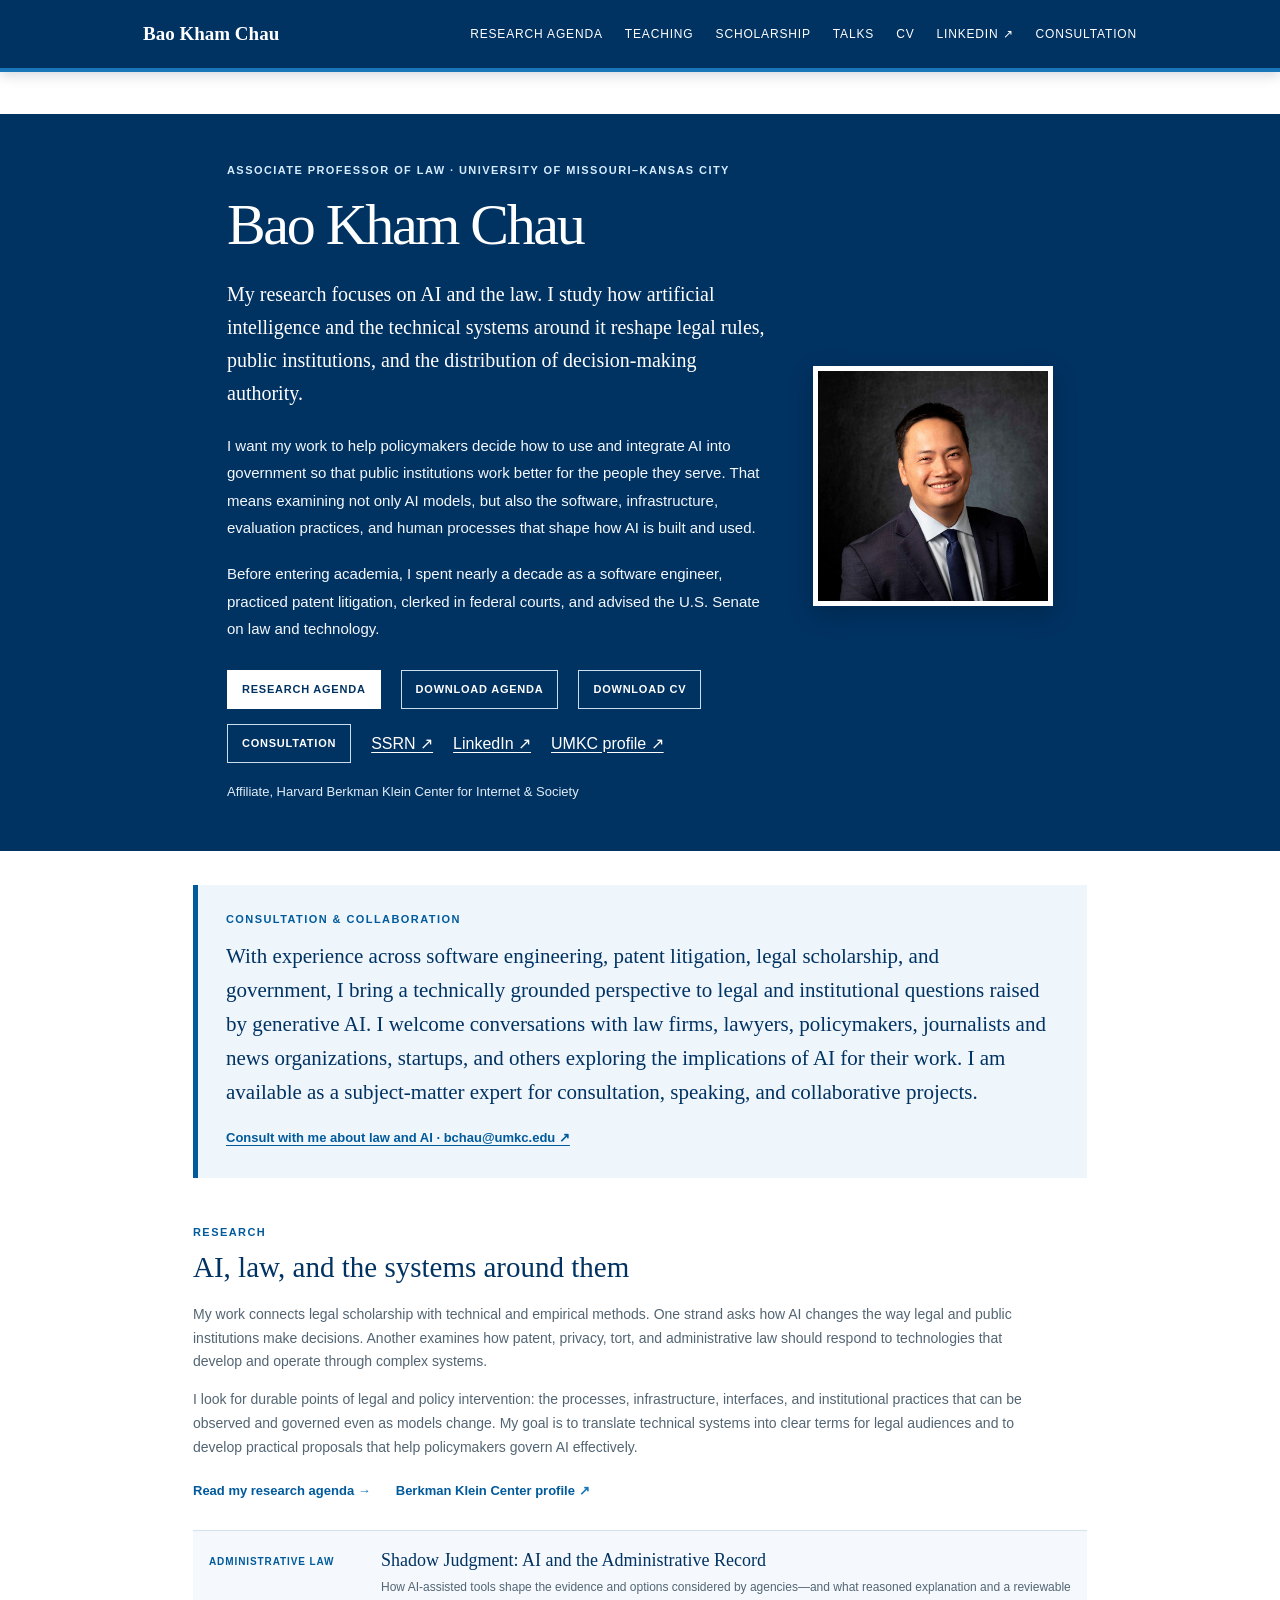
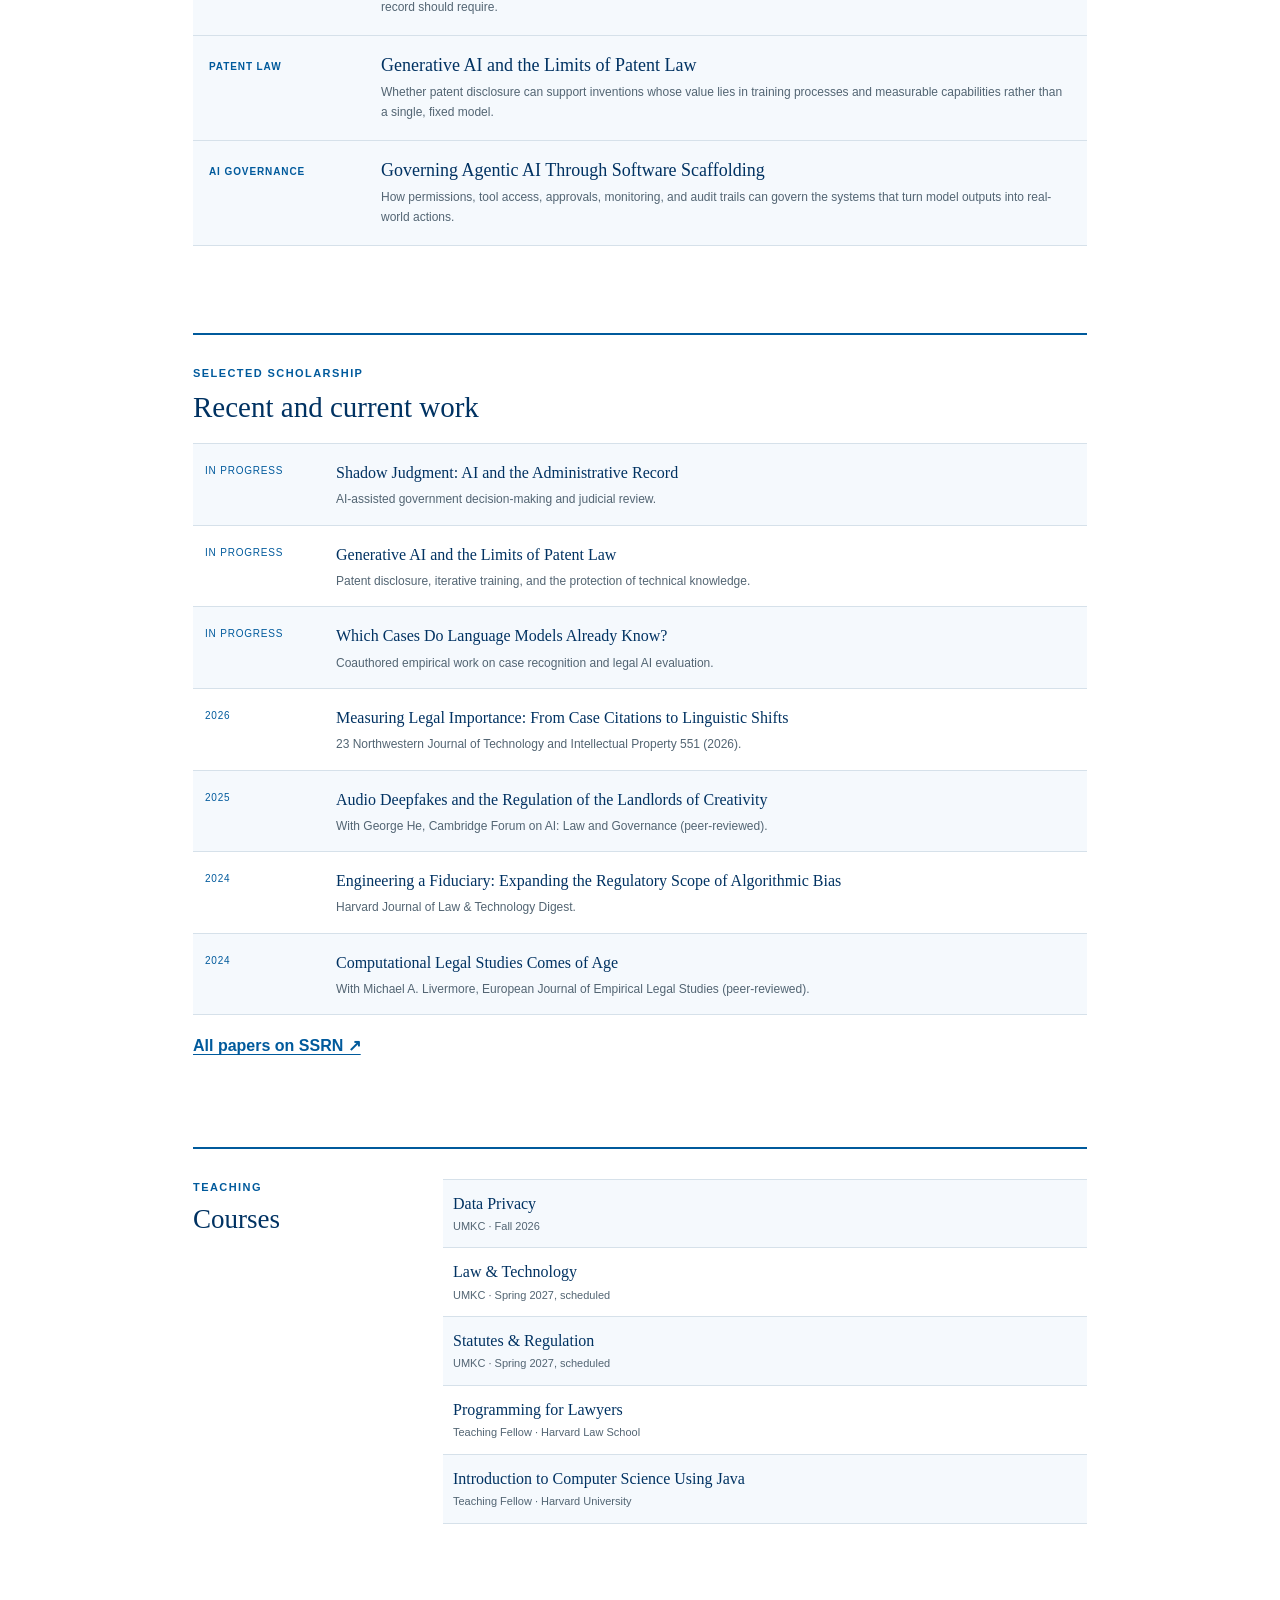
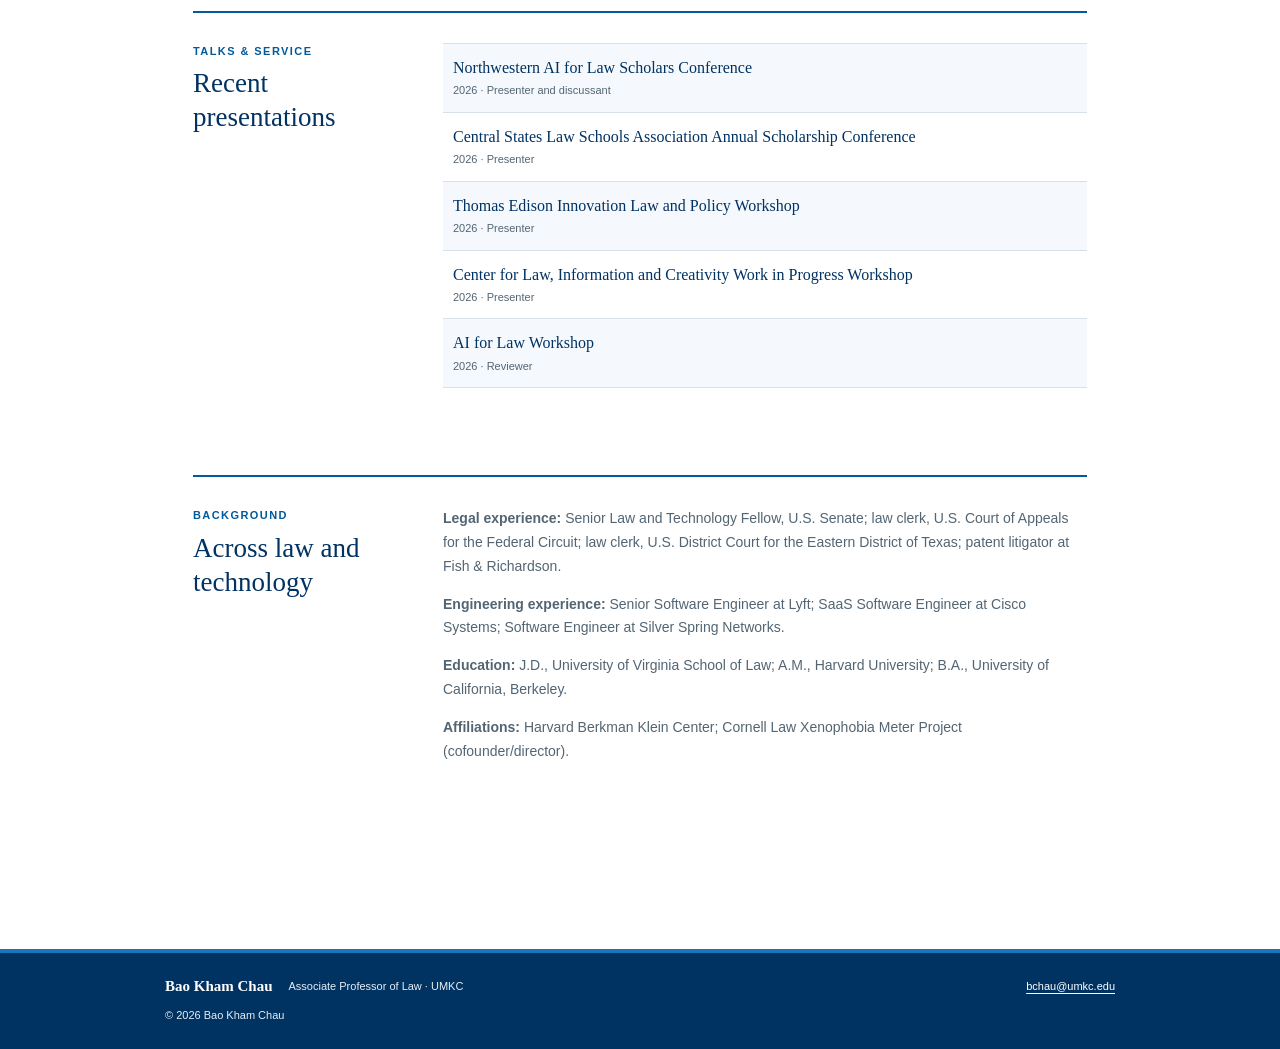
==== index.html @ 7ee9251f "index and research files, with assets" ====
<!doctype html>
<html lang="en">
<head>
  <meta charset="utf-8">
  <meta name="viewport" content="width=device-width, initial-scale=1">
  <meta name="theme-color" content="#17324a">
  <meta name="description" content="Bao Kham Chau is an Associate Professor of Law at UMKC. His research focuses on AI and the law, legal institutions, and responsible public-sector AI.">
  <title>Bao Kham Chau — AI, Law & Public Institutions</title>
  <link rel="stylesheet" href="styles.css">
</head>
<body>
  <a class="skip-link" href="#main">Skip to content</a>
  <header class="topbar">
    <div class="topbar-inner">
      <a class="site-name" href="index.html">Bao Kham Chau</a>
      <nav aria-label="Main navigation">
        <a href="research.html">Research Agenda</a>
        <a href="index.html#teaching">Teaching</a>
        <a href="index.html#scholarship">Scholarship</a>
        <a href="index.html#talks">Talks</a>
        <a href="assets/Bao_Kham_Chau_Academic_CV.docx" download="Bao_Kham_Chau_Academic_CV.docx">CV</a>
        <a href="https://www.linkedin.com/in/baokhamchau/" target="_blank" rel="noopener noreferrer">LinkedIn ↗</a>
        <a href="mailto:bchau@umkc.edu?subject=Consultation%20on%20Law%20and%20AI">Consultation</a>
      </nav>
    </div>
  </header>

  <main id="main" class="page-shell">
    <section class="profile" aria-labelledby="name">
      <div class="profile-text">
        <p class="kicker">Associate Professor of Law · University of Missouri–Kansas City</p>
        <h1 id="name">Bao Kham Chau</h1>
        <p class="lead">My research focuses on AI and the law. I study how artificial intelligence and the technical systems around it reshape legal rules, public institutions, and the distribution of decision-making authority.</p>
        <p>I want my work to help policymakers decide how to use and integrate AI into government so that public institutions work better for the people they serve. That means examining not only AI models, but also the software, infrastructure, evaluation practices, and human processes that shape how AI is built and used.</p>
        <p>Before entering academia, I spent nearly a decade as a software engineer, practiced patent litigation, clerked in federal courts, and advised the U.S. Senate on law and technology.</p>
        <div class="actions">
          <a class="button" href="research.html">Research Agenda</a>
          <a class="button button-outline" href="assets/Bao_Kham_Chau_Research_Agenda.docx" download="Bao_Kham_Chau_Research_Agenda.docx">Download Agenda</a>
          <a class="button button-outline" href="assets/Bao_Kham_Chau_Academic_CV.docx" download="Bao_Kham_Chau_Academic_CV.docx">Download CV</a>
          <a class="button button-outline" href="mailto:bchau@umkc.edu?subject=Consultation%20on%20Law%20and%20AI">Consultation</a>
          <a class="plain-link" href="https://papers.ssrn.com/sol3/cf_dev/AbsByAuth.cfm?per_id=5747386" target="_blank" rel="noopener noreferrer">SSRN ↗</a>
          <a class="plain-link" href="https://www.linkedin.com/in/baokhamchau/" target="_blank" rel="noopener noreferrer">LinkedIn ↗</a>
          <a class="plain-link" href="https://law.umkc.edu/profiles/bao-kham-chau.html" target="_blank" rel="noopener noreferrer">UMKC profile ↗</a>
        </div>
        <p class="affiliation-line">Affiliate, Harvard Berkman Klein Center for Internet & Society</p>
      </div>
      <figure class="portrait"><img src="assets/bao-kham-chau.jpg" alt="Portrait of Professor Bao Kham Chau"></figure>
    </section>

    <section class="mission" id="consultation" aria-label="Consultation and policy work">
      <p class="kicker">Consultation & collaboration</p>
      <p class="mission-text">With experience across software engineering, patent litigation, legal scholarship, and government, I bring a technically grounded perspective to legal and institutional questions raised by generative AI. I welcome conversations with law firms, lawyers, policymakers, journalists and news organizations, startups, and others exploring the implications of AI for their work. I am available as a subject-matter expert for consultation, speaking, and collaborative projects.</p>
      <a href="mailto:bchau@umkc.edu">Consult with me about law and AI · bchau@umkc.edu ↗</a>
    </section>

    <section class="content-section" id="research">
      <div class="section-head"><p class="kicker">Research</p><h2>AI, law, and the systems around them</h2></div>
      <p>My work connects legal scholarship with technical and empirical methods. One strand asks how AI changes the way legal and public institutions make decisions. Another examines how patent, privacy, tort, and administrative law should respond to technologies that develop and operate through complex systems.</p>
      <p>I look for durable points of legal and policy intervention: the processes, infrastructure, interfaces, and institutional practices that can be observed and governed even as models change. My goal is to translate technical systems into clear terms for legal audiences and to develop practical proposals that help policymakers govern AI effectively.</p>
      <div class="research-links"><a href="research.html">Read my research agenda <span>→</span></a><a href="https://cyber.harvard.edu/people/bchau" target="_blank" rel="noopener noreferrer">Berkman Klein Center profile <span>↗</span></a></div>
      <div class="project-list">
        <article><span class="project-label">Administrative law</span><h3>Shadow Judgment: AI and the Administrative Record</h3><p>How AI-assisted tools shape the evidence and options considered by agencies—and what reasoned explanation and a reviewable record should require.</p></article>
        <article><span class="project-label">Patent law</span><h3>Generative AI and the Limits of Patent Law</h3><p>Whether patent disclosure can support inventions whose value lies in training processes and measurable capabilities rather than a single, fixed model.</p></article>
        <article><span class="project-label">AI governance</span><h3>Governing Agentic AI Through Software Scaffolding</h3><p>How permissions, tool access, approvals, monitoring, and audit trails can govern the systems that turn model outputs into real-world actions.</p></article>
      </div>
    </section>

    <section class="content-section ruled" id="scholarship">
      <div class="section-head"><p class="kicker">Selected scholarship</p><h2>Recent and current work</h2></div>
      <ul class="publication-list">
        <li><span class="pub-year">In progress</span><div><strong>Shadow Judgment: AI and the Administrative Record</strong><p>AI-assisted government decision-making and judicial review.</p></div></li>
        <li><span class="pub-year">In progress</span><div><strong>Generative AI and the Limits of Patent Law</strong><p>Patent disclosure, iterative training, and the protection of technical knowledge.</p></div></li>
        <li><span class="pub-year">In progress</span><div><strong>Which Cases Do Language Models Already Know?</strong><p>Coauthored empirical work on case recognition and legal AI evaluation.</p></div></li>
        <li><span class="pub-year">2026</span><div><strong>Measuring Legal Importance: From Case Citations to Linguistic Shifts</strong><p>23 Northwestern Journal of Technology and Intellectual Property 551 (2026).</p></div></li>
        <li><span class="pub-year">2025</span><div><strong>Audio Deepfakes and the Regulation of the Landlords of Creativity</strong><p>With George He, Cambridge Forum on AI: Law and Governance (peer-reviewed).</p></div></li>
        <li><span class="pub-year">2024</span><div><strong>Engineering a Fiduciary: Expanding the Regulatory Scope of Algorithmic Bias</strong><p>Harvard Journal of Law & Technology Digest.</p></div></li>
        <li><span class="pub-year">2024</span><div><strong>Computational Legal Studies Comes of Age</strong><p>With Michael A. Livermore, European Journal of Empirical Legal Studies (peer-reviewed).</p></div></li>
      </ul>
      <a class="plain-link more-link" href="https://papers.ssrn.com/sol3/cf_dev/AbsByAuth.cfm?per_id=5747386" target="_blank" rel="noopener noreferrer">All papers on SSRN ↗</a>
    </section>

    <section class="content-section ruled two-col" id="teaching">
      <div class="section-head"><p class="kicker">Teaching</p><h2>Courses</h2></div>
      <div>
        <ul class="simple-list">
          <li><strong>Data Privacy</strong><span>UMKC · Fall 2026</span></li>
          <li><strong>Law & Technology</strong><span>UMKC · Spring 2027, scheduled</span></li>
          <li><strong>Statutes & Regulation</strong><span>UMKC · Spring 2027, scheduled</span></li>
          <li><strong>Programming for Lawyers</strong><span>Teaching Fellow · Harvard Law School</span></li>
          <li><strong>Introduction to Computer Science Using Java</strong><span>Teaching Fellow · Harvard University</span></li>
        </ul>
      </div>
    </section>

    <section class="content-section ruled two-col" id="talks">
      <div class="section-head"><p class="kicker">Talks & service</p><h2>Recent presentations</h2></div>
      <div>
        <ul class="simple-list">
          <li><strong>Northwestern AI for Law Scholars Conference</strong><span>2026 · Presenter and discussant</span></li>
          <li><strong>Central States Law Schools Association Annual Scholarship Conference</strong><span>2026 · Presenter</span></li>
          <li><strong>Thomas Edison Innovation Law and Policy Workshop</strong><span>2026 · Presenter</span></li>
          <li><strong>Center for Law, Information and Creativity Work in Progress Workshop</strong><span>2026 · Presenter</span></li>
          <li><strong>AI for Law Workshop</strong><span>2026 · Reviewer</span></li>
        </ul>
      </div>
    </section>

    <section class="content-section ruled two-col" id="background">
      <div class="section-head"><p class="kicker">Background</p><h2>Across law and technology</h2></div>
      <div class="background-text">
        <p><strong>Legal experience:</strong> Senior Law and Technology Fellow, U.S. Senate; law clerk, U.S. Court of Appeals for the Federal Circuit; law clerk, U.S. District Court for the Eastern District of Texas; patent litigator at Fish & Richardson.</p>
        <p><strong>Engineering experience:</strong> Senior Software Engineer at Lyft; SaaS Software Engineer at Cisco Systems; Software Engineer at Silver Spring Networks.</p>
        <p><strong>Education:</strong> J.D., University of Virginia School of Law; A.M., Harvard University; B.A., University of California, Berkeley.</p>
        <p><strong>Affiliations:</strong> Harvard Berkman Klein Center; Cornell Law Xenophobia Meter Project (cofounder/director).</p>
      </div>
    </section>
  </main>

  <footer class="footer"><div><span>Bao Kham Chau</span><span>Associate Professor of Law · UMKC</span><a href="mailto:bchau@umkc.edu">bchau@umkc.edu</a></div><p>© 2026 Bao Kham Chau</p></footer>
</body>
</html>
---- styles.css ----
:root {
  --blue: #003262;
  --blue-2: #005a9c;
  --blue-3: #1976b9;
  --pale-blue: #eef5fb;
  --pale-blue-2: #f5f9fd;
  --ink: #1f2d38;
  --muted: #536573;
  --line: #d6e1ea;
  --white: #ffffff;
  --serif: Georgia, 'Times New Roman', serif;
  --sans: Arial, Helvetica, sans-serif;
}

* { box-sizing: border-box; }
html { scroll-behavior: smooth; scroll-padding-top: 82px; }
body { margin: 0; background: var(--white); color: var(--ink); font: 16px/1.7 var(--sans); }
a { color: var(--blue-2); text-underline-offset: 3px; }
a:hover { color: var(--blue-3); }
.skip-link { position: absolute; left: -9999px; top: 8px; z-index: 5; padding: 8px; background: var(--white); color: var(--blue); }
.skip-link:focus { left: 8px; }

.topbar { background: var(--blue); border-bottom: 4px solid var(--blue-3); }
.topbar-inner { max-width: 1050px; margin: auto; padding: 18px 28px; display: flex; align-items: center; justify-content: space-between; gap: 24px; }
.site-name { color: var(--white); text-decoration: none; font: 700 19px var(--serif); }
.site-name:hover { color: #d9ecfa; }
nav { display: flex; flex-wrap: wrap; gap: 22px; }
nav a { color: #f1f7fc; font-size: 12px; text-transform: uppercase; letter-spacing: .08em; text-decoration: none; }
nav a:hover, nav a:focus { color: #b8ddf5; text-decoration: underline; }

.page-shell { max-width: 950px; margin: 0 auto; padding: 42px 28px 85px; }
.profile { position: relative; isolation: isolate; display: grid; grid-template-columns: minmax(0, 1fr) 240px; gap: 42px; align-items: center; padding: 42px 34px; margin-bottom: 34px; color: var(--white); }
.profile::before { content: ''; position: absolute; z-index: -1; inset: 0 -9999px; background: var(--blue); }
.kicker { margin: 0 0 15px; color: var(--blue-2); font-size: 11px; line-height: 1.5; text-transform: uppercase; letter-spacing: .13em; font-weight: 700; }
.profile .kicker { color: #b9dcf5; }
.profile h1, .research-page h1 { margin: 0 0 22px; color: var(--blue); font: 400 clamp(40px, 6vw, 58px)/1.08 var(--serif); letter-spacing: -.04em; }
.profile h1 { color: var(--white); }
.lead { margin: 0 0 18px; color: #eaf4fb; font: 400 20px/1.55 var(--serif); }
.profile-text > p:not(.kicker):not(.lead) { margin: 0 0 14px; color: #d9e7f0; font-size: 14px; }
.portrait { max-width: 240px; margin: 6px 0 0; padding: 5px; background: var(--white); box-shadow: 0 8px 24px rgba(0, 0, 0, .2); }
.portrait img { display: block; width: 100%; height: auto; aspect-ratio: 1 / 1; object-fit: cover; }
.actions { display: flex; flex-wrap: wrap; align-items: center; gap: 12px 18px; margin: 25px 0 17px; }
.button { display: inline-block; padding: 9px 14px; border: 1px solid var(--white); background: var(--white); color: var(--blue); text-decoration: none; font-size: 11px; text-transform: uppercase; letter-spacing: .07em; font-weight: 700; }
.button:hover { border-color: #c9e5f7; background: #c9e5f7; color: var(--blue); }
.button-outline { border-color: #c8dfef; background: transparent; color: var(--white); }
.button-outline:hover { border-color: var(--white); background: var(--white); color: var(--blue); }
.actions .plain-link { color: var(--white); }
.actions .plain-link:hover { color: #c9e5f7; }
.affiliation-line { margin: 10px 0 0 !important; color: #b9cfdf !important; font-size: 12px !important; }

.mission { margin: 0 0 46px; padding: 26px 28px 28px; background: var(--pale-blue); border-left: 5px solid var(--blue-2); }
.mission .kicker { margin-bottom: 11px; }
.mission-text { max-width: 820px; margin: 0 0 14px; color: var(--blue); font: 400 21px/1.5 var(--serif); }
.mission > a { color: var(--blue-2); font-size: 13px; font-weight: 700; }
.content-section { padding: 0 0 45px; margin-bottom: 42px; }
.ruled { border-top: 2px solid var(--blue-2); padding-top: 30px; }
.section-head { margin-bottom: 18px; }
.section-head .kicker { margin-bottom: 8px; }
.section-head h2, .agenda-section h2, .consultation h2 { margin: 0; color: var(--blue); font: 400 29px/1.25 var(--serif); }
.content-section > p, .background-text p { max-width: 850px; margin: 0 0 14px; color: var(--muted); font-size: 14px; }
.research-links { display: flex; flex-wrap: wrap; gap: 25px; margin: 20px 0 28px; }
.research-links a { color: var(--blue-2); font-size: 13px; font-weight: 700; text-decoration: none; }
.research-links a:hover { text-decoration: underline; }
.research-links span { color: var(--blue-3); }
.project-list { border-top: 1px solid var(--line); }
.project-list article { display: grid; grid-template-columns: 150px 1fr; gap: 0 22px; padding: 17px 16px; border-bottom: 1px solid var(--line); background: var(--pale-blue-2); }
.project-label { grid-row: span 2; padding-top: 5px; color: var(--blue-2); font-size: 10px; text-transform: uppercase; letter-spacing: .09em; font-weight: 700; }
.project-list h3 { margin: 0; color: var(--blue); font: 400 18px/1.4 var(--serif); }
.project-list p { margin: 4px 0 0; color: var(--muted); font-size: 12px; }
.publication-list, .simple-list { list-style: none; padding: 0; margin: 0; border-top: 1px solid var(--line); }
.publication-list li { display: grid; grid-template-columns: 115px 1fr; gap: 16px; padding: 15px 12px; border-bottom: 1px solid var(--line); }
.publication-list li:nth-child(odd) { background: var(--pale-blue-2); }
.pub-year { padding-top: 3px; color: var(--blue-2); font-size: 10px; letter-spacing: .08em; text-transform: uppercase; }
.publication-list strong, .simple-list strong { color: var(--blue); font: 400 16px/1.45 var(--serif); }
.publication-list p { margin: 3px 0 0; color: var(--muted); font-size: 12px; }
.more-link { display: inline-block; margin-top: 17px; font-weight: 700; }
.two-col { display: grid; grid-template-columns: 220px 1fr; gap: 30px; }
.two-col .section-head { margin: 0; }
.two-col .section-head h2 { font-size: 27px; }
.simple-list li { display: flex; flex-direction: column; gap: 2px; padding: 12px 10px; border-bottom: 1px solid var(--line); }
.simple-list li:nth-child(odd) { background: var(--pale-blue-2); }
.simple-list span { color: var(--muted); font-size: 11px; }

.research-page { max-width: 820px; }
.research-page > .kicker { margin-bottom: 15px; }
.research-page h1 { max-width: 760px; margin-bottom: 24px; }
.research-page > p:not(.kicker) { margin: 0 0 17px; color: var(--muted); font-size: 15px; }
.research-page .lead { color: var(--blue); font: 400 21px/1.55 var(--serif); }
.agenda-section { margin-top: 36px; padding: 30px 26px; border-top: 2px solid var(--blue-2); background: var(--pale-blue-2); }
.agenda-section h2 { margin-bottom: 15px; }
.agenda-section h3 { margin: 27px 0 8px; color: var(--blue-2); font: 700 17px/1.4 var(--serif); }
.agenda-section p { margin: 0 0 14px; color: var(--muted); font-size: 14px; }
.consultation { margin-top: 40px; padding: 28px; background: var(--blue); color: var(--white); }
.consultation h2 { margin: 0 0 12px; color: var(--white); font-size: 25px; }
.consultation p { margin: 0 0 19px; color: #e1edf6; font-size: 14px; }
.consultation .button { border-color: var(--white); background: var(--white); color: var(--blue); }
.consultation .button:hover { border-color: #c9e5f7; background: #c9e5f7; }
.back-link { margin-top: 32px; font-size: 13px; }
.footer { padding: 24px 28px; border-top: 4px solid var(--blue-3); background: var(--blue); color: #e1edf6; }
.footer > div { max-width: 950px; margin: auto; display: flex; flex-wrap: wrap; align-items: center; gap: 16px; }
.footer span:first-child { color: var(--white); font: 700 15px var(--serif); }
.footer span, .footer a, .footer p { font-size: 11px; }
.footer a { margin-left: auto; color: #c9e5f7; }
.footer a:hover { color: var(--white); }
.footer p { max-width: 950px; margin: 10px auto 0; color: #bdd0de; }

@media (max-width: 700px) {
  .topbar-inner { align-items: flex-start; flex-direction: column; gap: 12px; padding: 17px 20px; }
  nav { gap: 12px 18px; }
  .page-shell { padding: 32px 20px 62px; }
  .profile { grid-template-columns: 1fr; gap: 23px; padding: 30px 22px; }
  .profile h1, .research-page h1 { font-size: 43px; }
  .portrait { grid-row: 1; width: 180px; max-width: 48%; margin: 0 0 3px; }
  .profile-text { grid-row: 2; }
  .mission { padding: 22px 20px; }
  .mission-text { font-size: 19px; }
  .two-col { grid-template-columns: 1fr; gap: 17px; }
  .project-list article { grid-template-columns: 1fr; gap: 5px; }
  .project-label { grid-row: auto; }
  .publication-list li { grid-template-columns: 85px 1fr; }
  .agenda-section { padding: 24px 20px; }
  .footer > div { align-items: flex-start; flex-direction: column; gap: 5px; }
  .footer a { margin: 5px 0 0; }
}
@media (prefers-reduced-motion: reduce) { html { scroll-behavior: auto; } }

.agenda-download { margin: 24px 0 10px; }
.agenda-download-button { background: var(--blue-2); border-color: var(--blue-2); color: var(--white); }
.agenda-download-button:hover { background: var(--blue-3); border-color: var(--blue-3); color: var(--white); }

/* Persistent navigation and improved spacing/contrast */
html { scroll-padding-top: 108px; }
.topbar {
  position: sticky;
  top: 0;
  z-index: 1000;
  box-shadow: 0 3px 12px rgba(0, 32, 68, .18);
}
.topbar-inner { min-height: 68px; }
nav { gap: 10px 22px; }
nav a {
  padding: 7px 0;
  color: #ffffff;
  font-size: 12px;
  line-height: 1.5;
  letter-spacing: .07em;
  white-space: nowrap;
}
nav a:hover, nav a:focus { color: #ffffff; text-decoration: underline; text-underline-offset: 5px; }
.profile { padding-top: 48px; padding-bottom: 48px; }
.profile .kicker { color: #d6edff; }
.profile .lead { color: #ffffff; line-height: 1.65; margin-bottom: 22px; }
.profile-text > p:not(.kicker):not(.lead) {
  max-width: 650px;
  margin-bottom: 19px;
  color: #f3f8fc;
  font-size: 15px;
  line-height: 1.82;
}
.affiliation-line { color: #e0edf7 !important; font-size: 13px !important; }
.actions { gap: 15px 20px; margin-top: 28px; }
.actions .plain-link { color: #ffffff; }
.mission-text { line-height: 1.62; }
.consultation p { color: #f1f7fc; line-height: 1.8; }
.footer { color: #f1f7fc; }
.footer span, .footer p { color: #e5eff7; }
.footer a { color: #ffffff; }
a:focus-visible, button:focus-visible {
  outline: 3px solid #f2c94c;
  outline-offset: 4px;
  border-radius: 2px;
}
@media (max-width: 700px) {
  html { scroll-padding-top: 135px; }
  .topbar-inner { gap: 10px; }
  nav { gap: 3px 18px; }
  nav a { font-size: 11px; }
  .profile { padding-top: 30px; padding-bottom: 30px; }
}
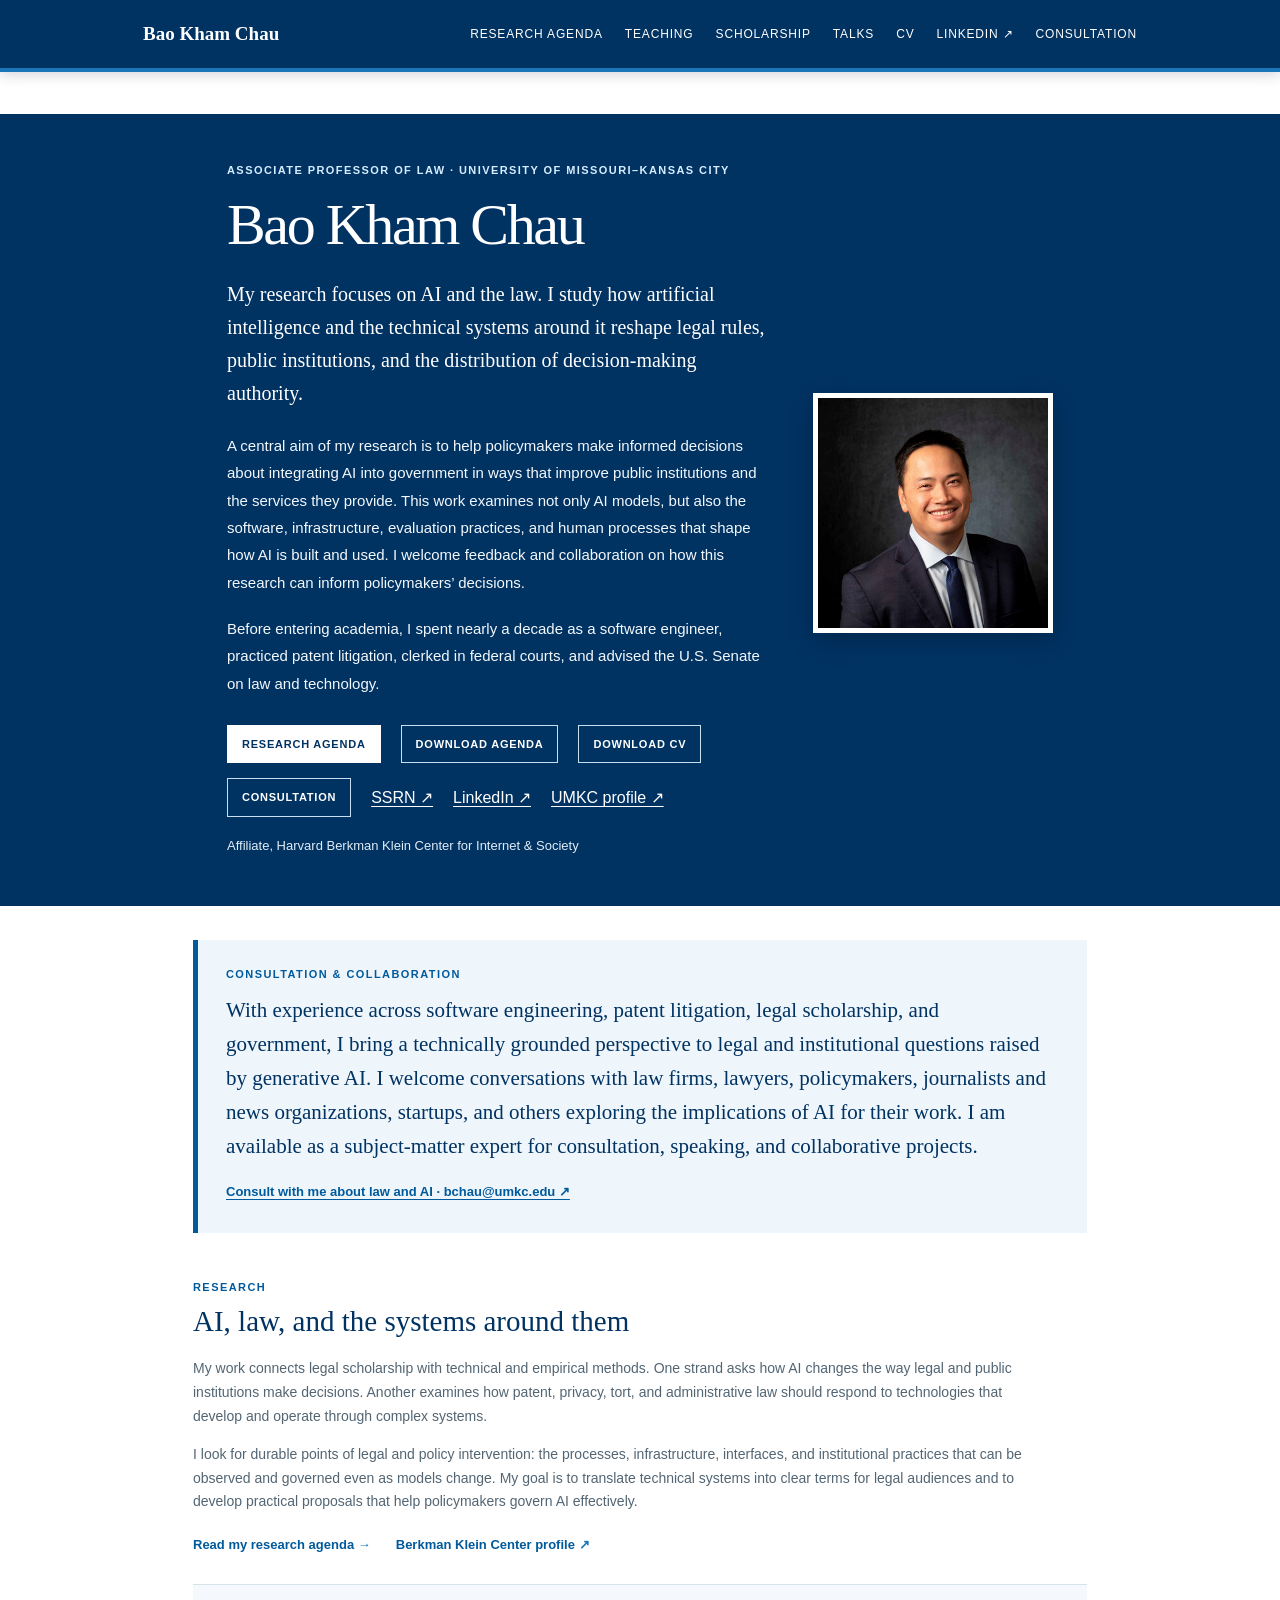
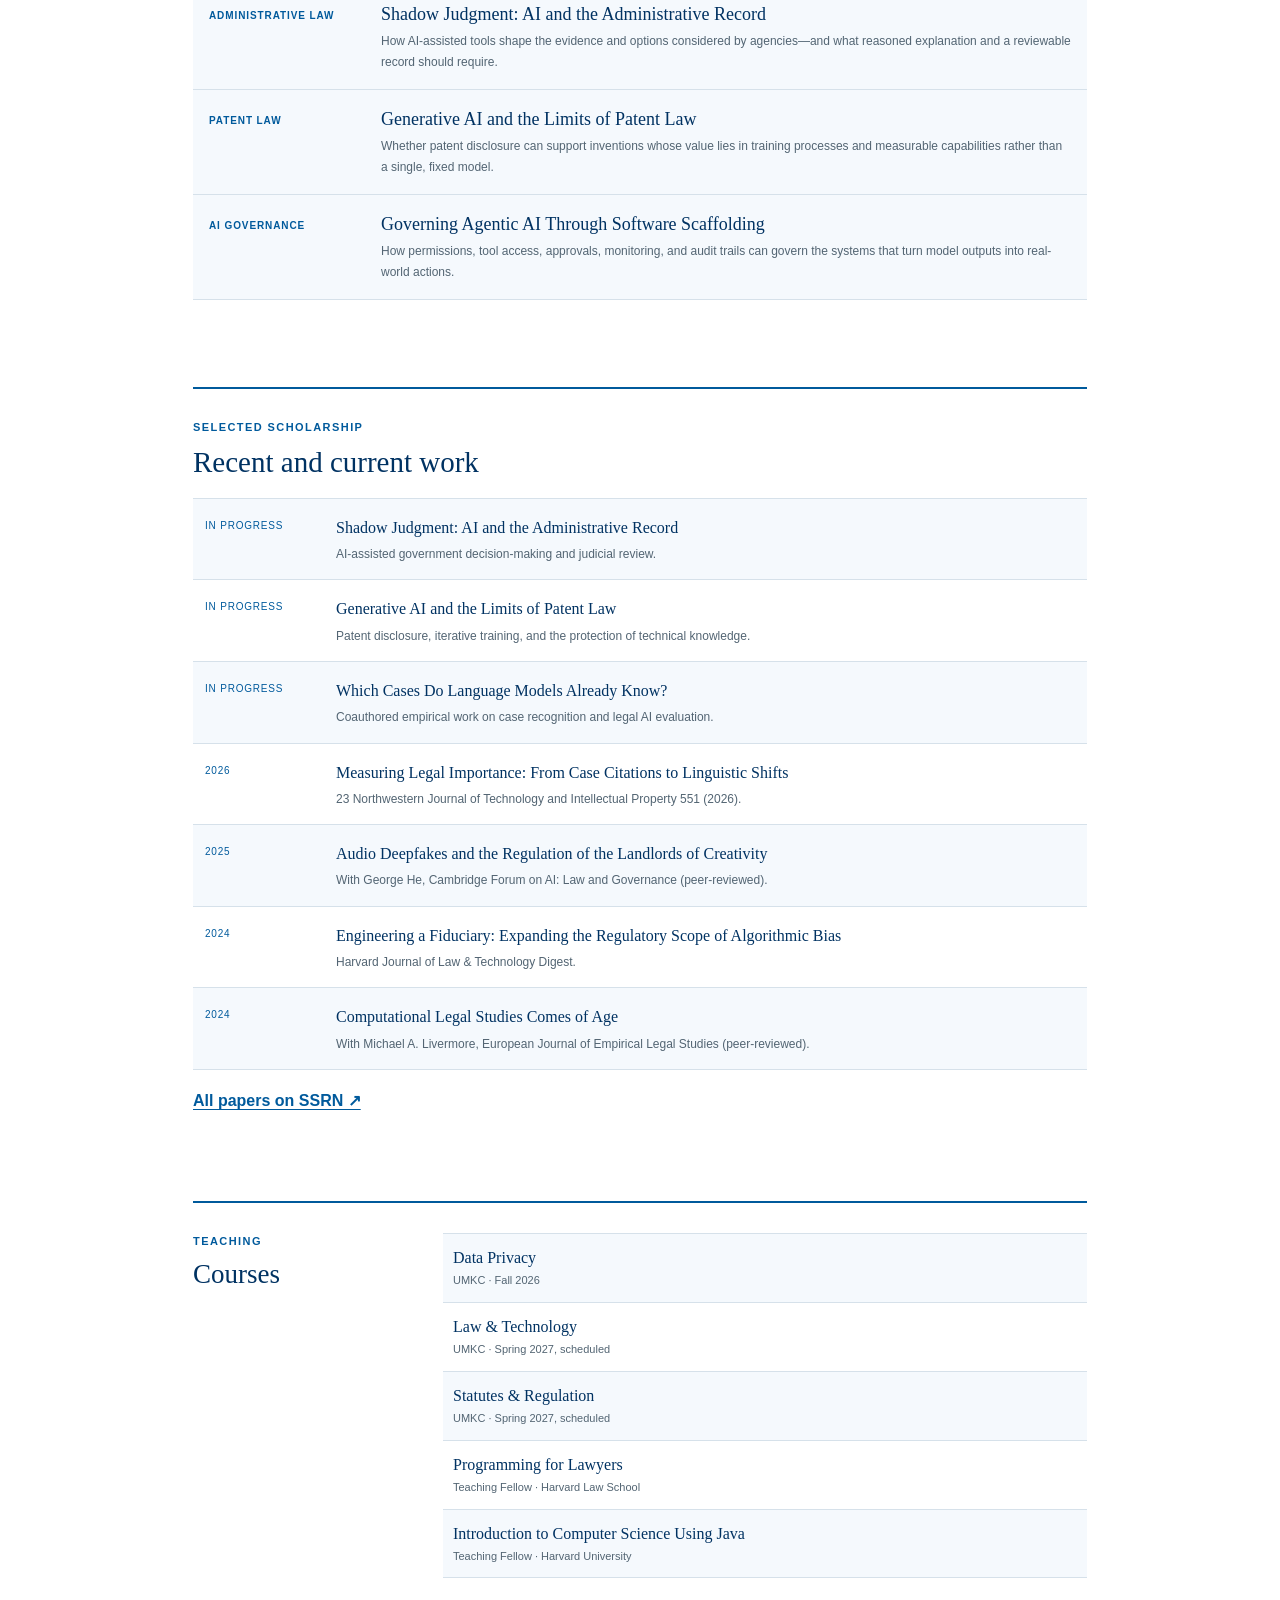
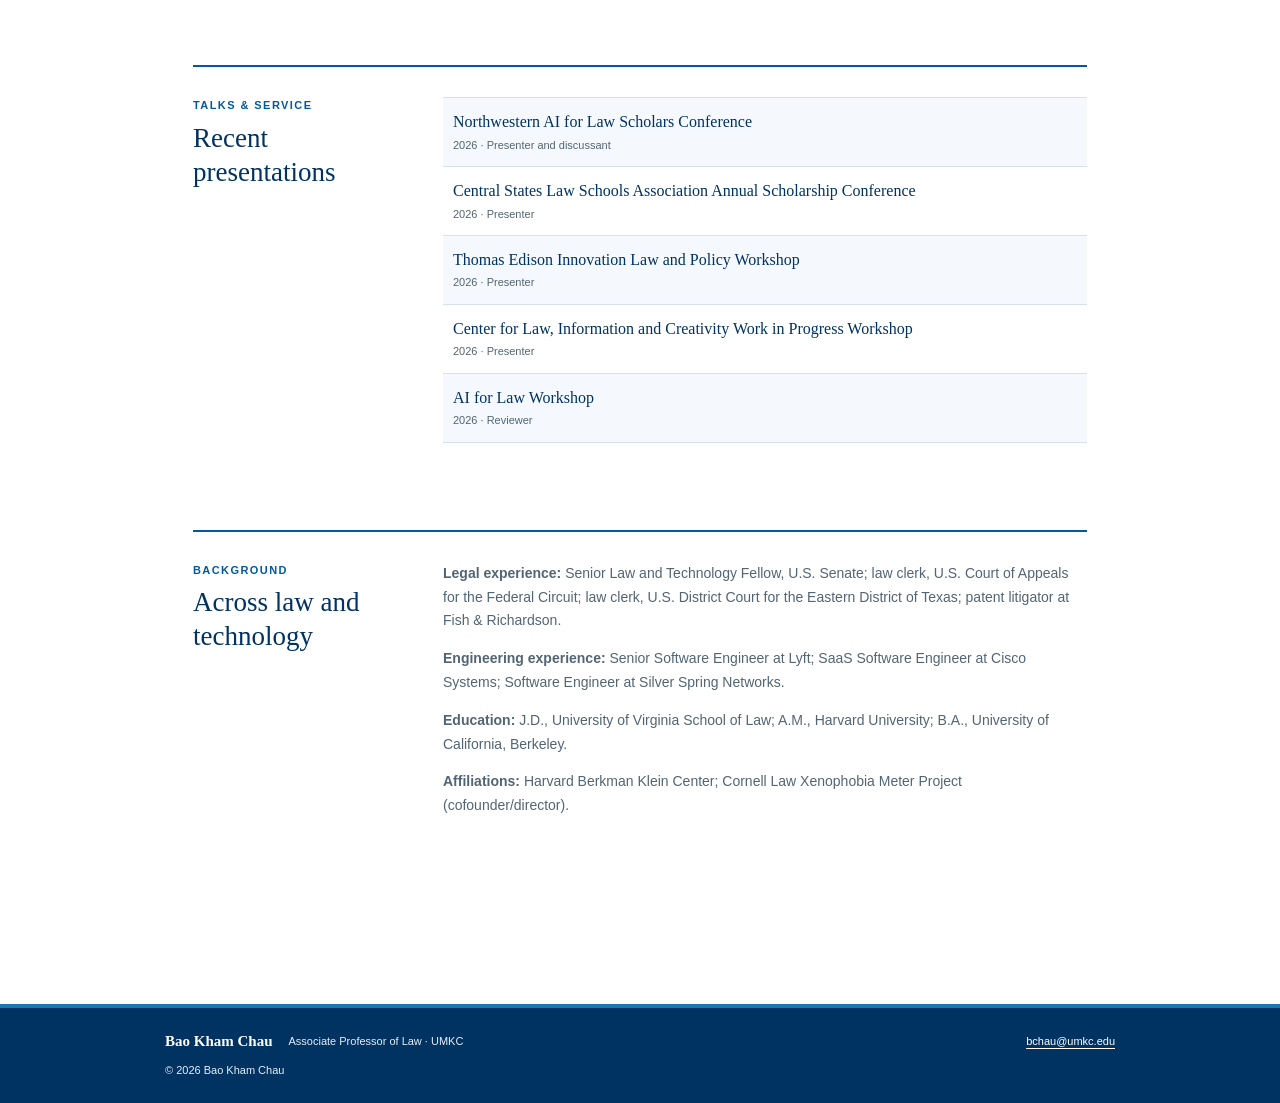
==== commit 743c7ade: "Update index.html" ====
--- a/index.html
+++ b/index.html
@@ -31,7 +31,7 @@
         <p class="kicker">Associate Professor of Law · University of Missouri–Kansas City</p>
         <h1 id="name">Bao Kham Chau</h1>
         <p class="lead">My research focuses on AI and the law. I study how artificial intelligence and the technical systems around it reshape legal rules, public institutions, and the distribution of decision-making authority.</p>
-        <p>I want my work to help policymakers decide how to use and integrate AI into government so that public institutions work better for the people they serve. That means examining not only AI models, but also the software, infrastructure, evaluation practices, and human processes that shape how AI is built and used.</p>
+        <p>A central aim of my research is to help policymakers make informed decisions about integrating AI into government in ways that improve public institutions and the services they provide. This work examines not only AI models, but also the software, infrastructure, evaluation practices, and human processes that shape how AI is built and used. I welcome feedback and collaboration on how this research can inform policymakers’ decisions.</p>
         <p>Before entering academia, I spent nearly a decade as a software engineer, practiced patent litigation, clerked in federal courts, and advised the U.S. Senate on law and technology.</p>
         <div class="actions">
           <a class="button" href="research.html">Research Agenda</a>
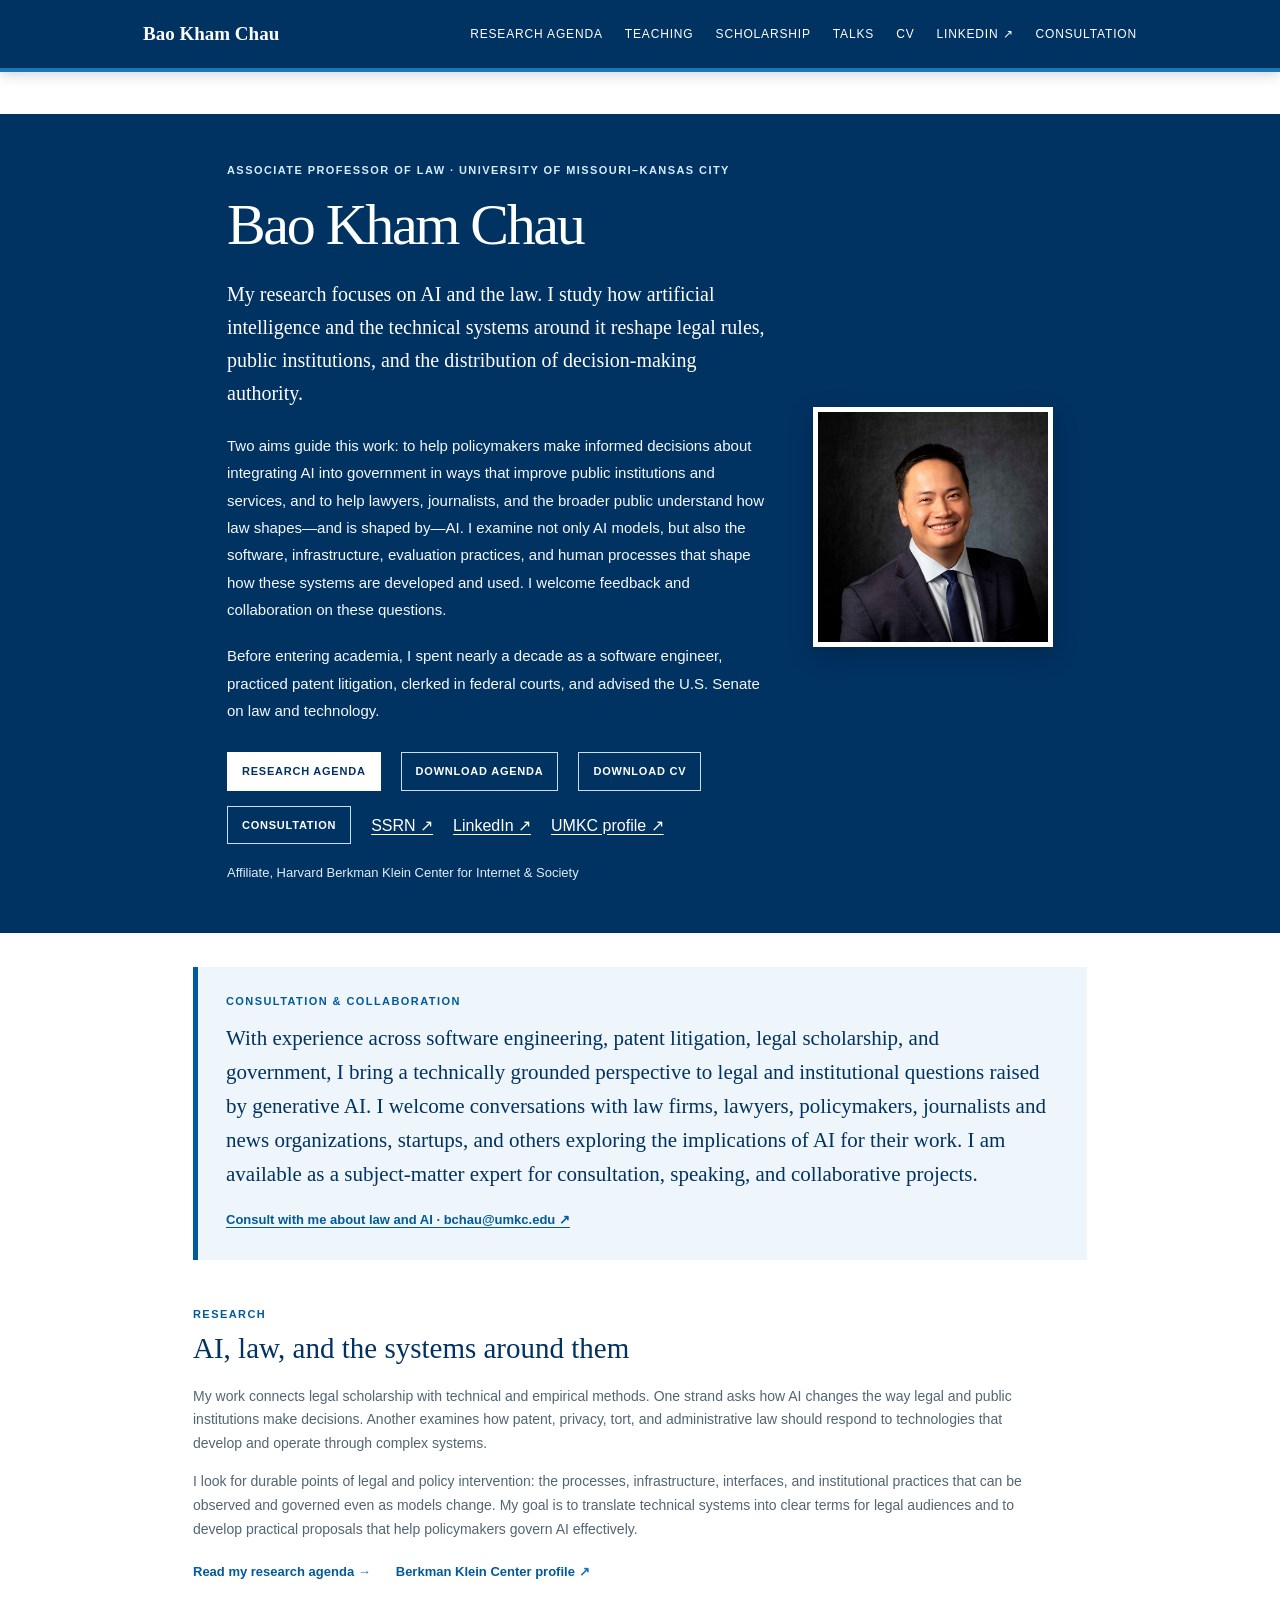
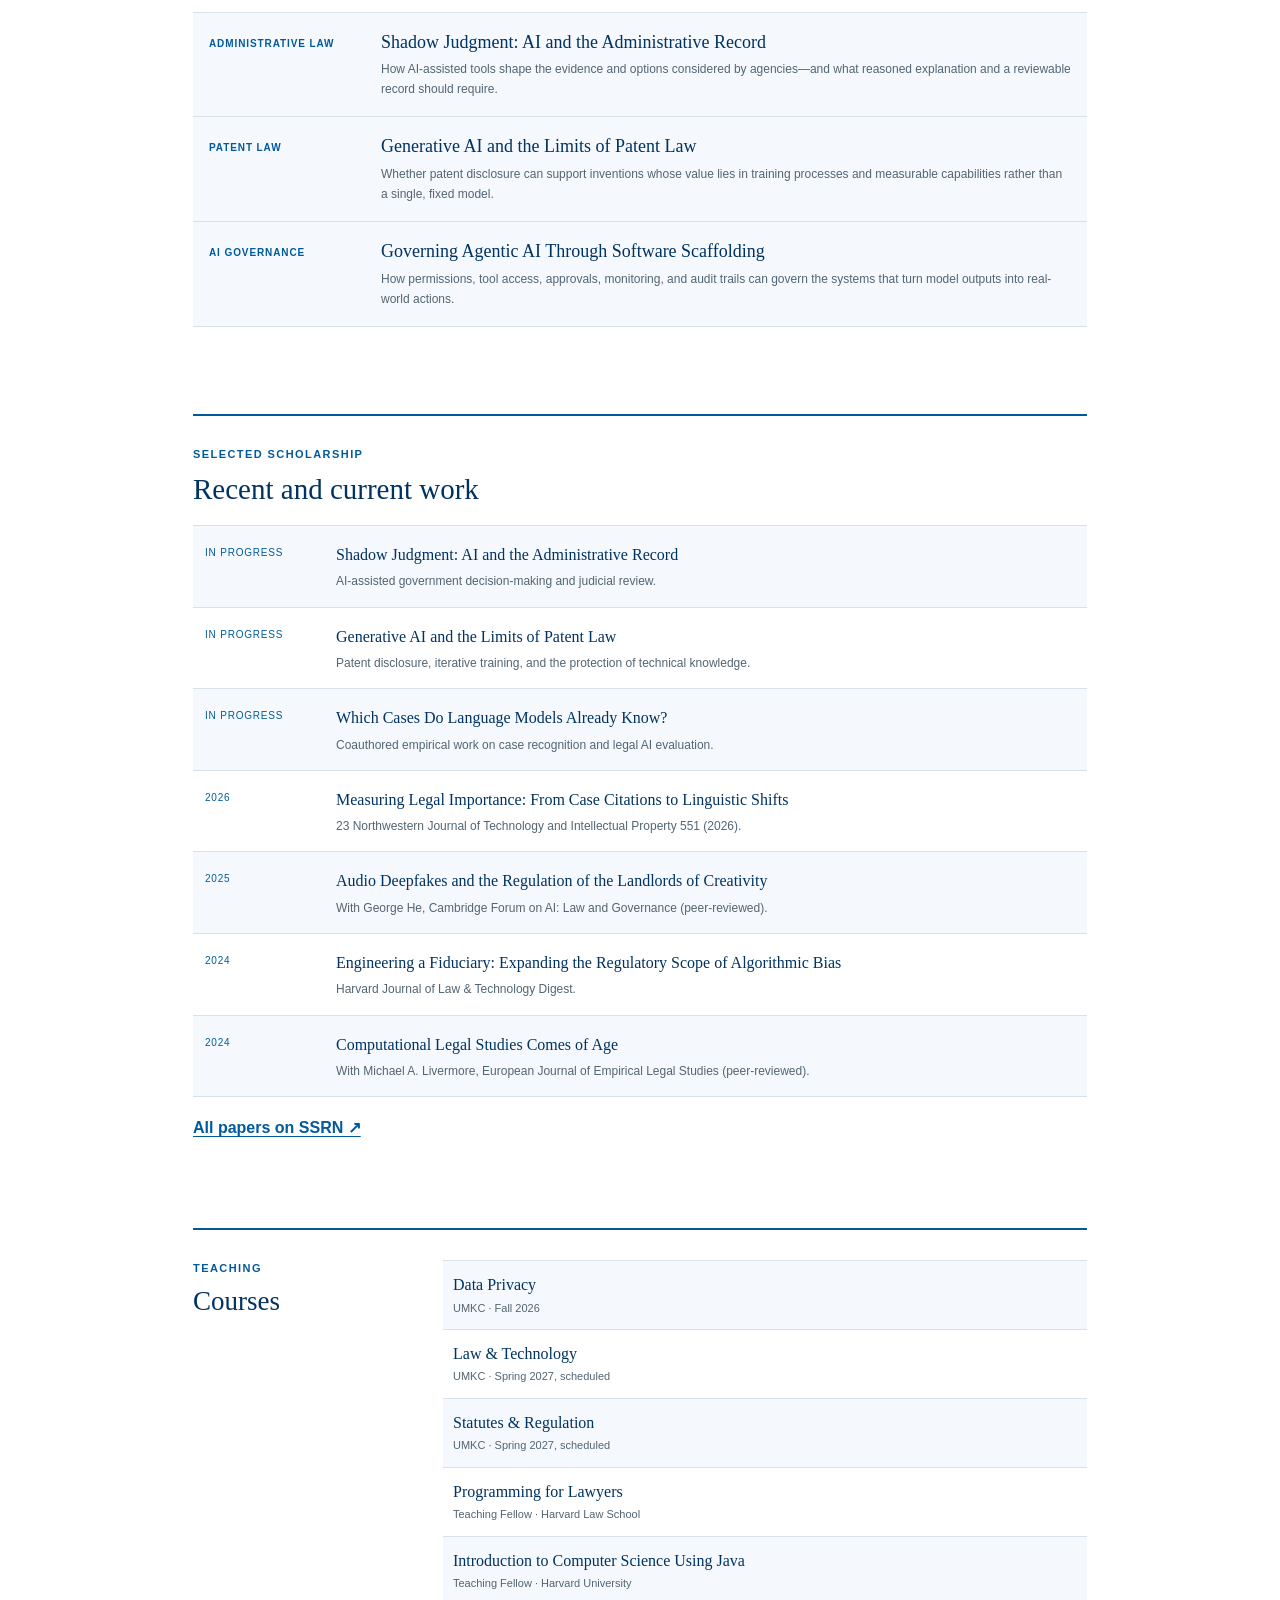
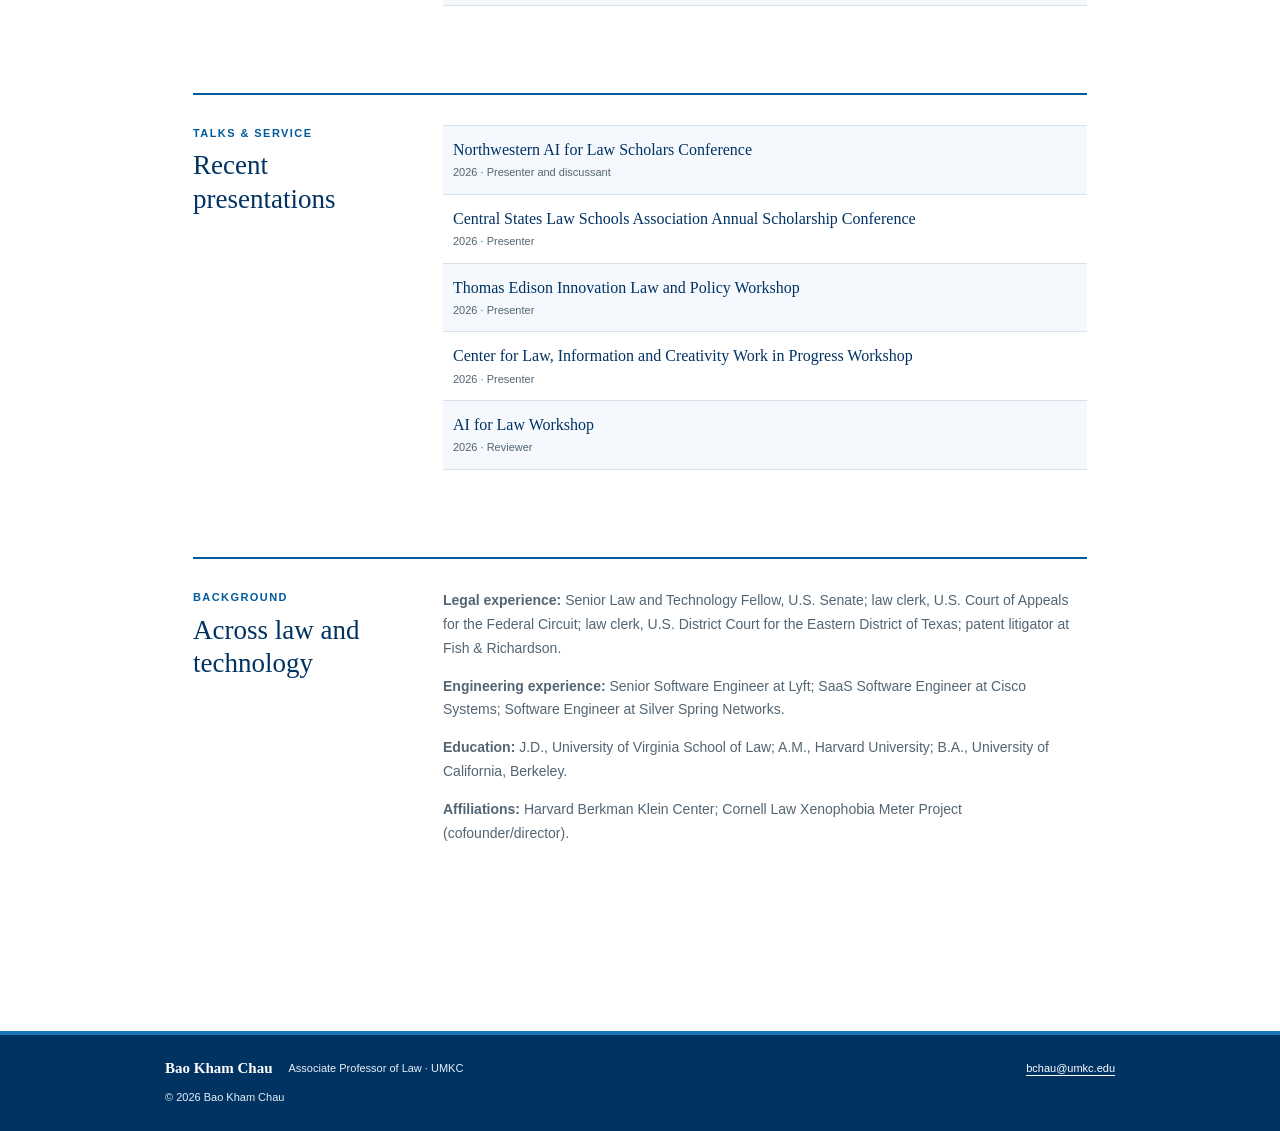
==== commit 8223cd62: "Update index.html change the second paragraph to talk a bit more succinctly about my scholarship goa" ====
--- a/index.html
+++ b/index.html
@@ -31,7 +31,7 @@
         <p class="kicker">Associate Professor of Law · University of Missouri–Kansas City</p>
         <h1 id="name">Bao Kham Chau</h1>
         <p class="lead">My research focuses on AI and the law. I study how artificial intelligence and the technical systems around it reshape legal rules, public institutions, and the distribution of decision-making authority.</p>
-        <p>A central aim of my research is to help policymakers make informed decisions about integrating AI into government in ways that improve public institutions and the services they provide. This work examines not only AI models, but also the software, infrastructure, evaluation practices, and human processes that shape how AI is built and used. I welcome feedback and collaboration on how this research can inform policymakers’ decisions.</p>
+        <p>Two aims guide this work: to help policymakers make informed decisions about integrating AI into government in ways that improve public institutions and services, and to help lawyers, journalists, and the broader public understand how law shapes—and is shaped by—AI. I examine not only AI models, but also the software, infrastructure, evaluation practices, and human processes that shape how these systems are developed and used. I welcome feedback and collaboration on these questions.</p>
         <p>Before entering academia, I spent nearly a decade as a software engineer, practiced patent litigation, clerked in federal courts, and advised the U.S. Senate on law and technology.</p>
         <div class="actions">
           <a class="button" href="research.html">Research Agenda</a>
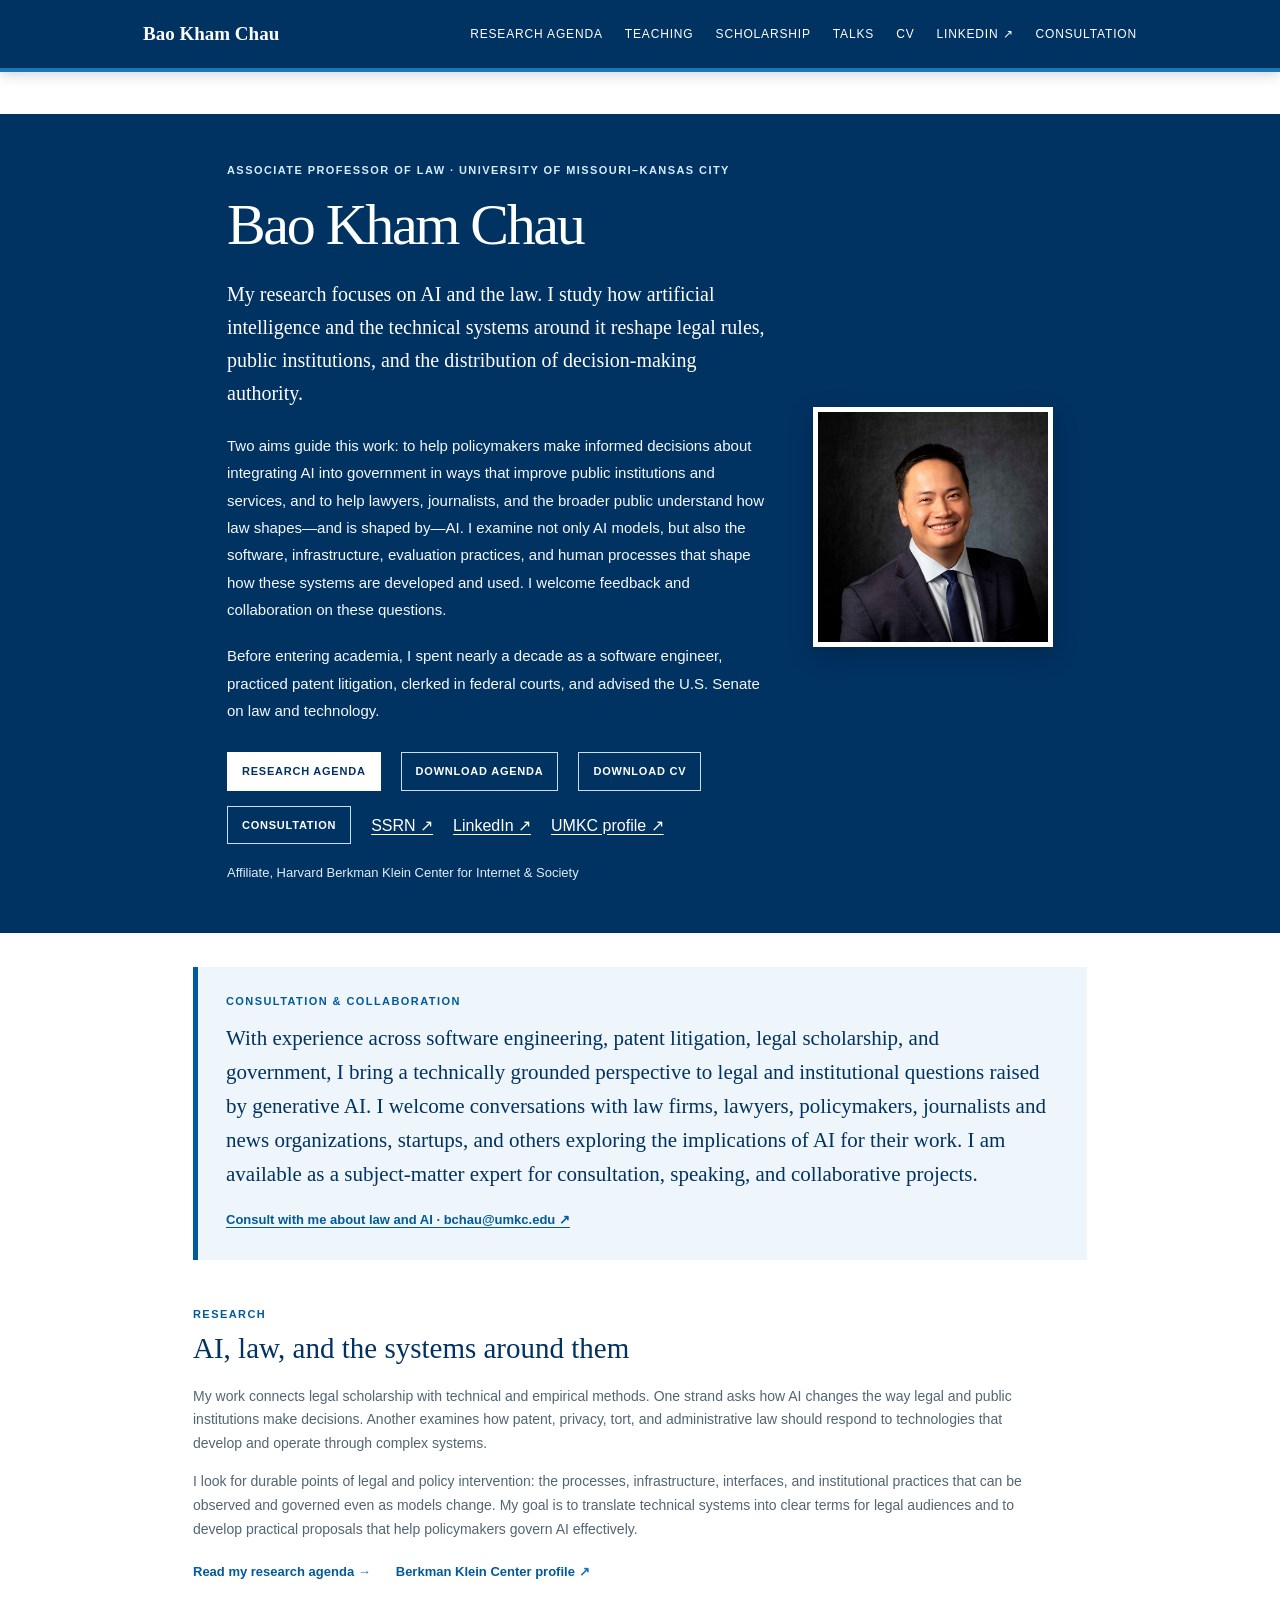
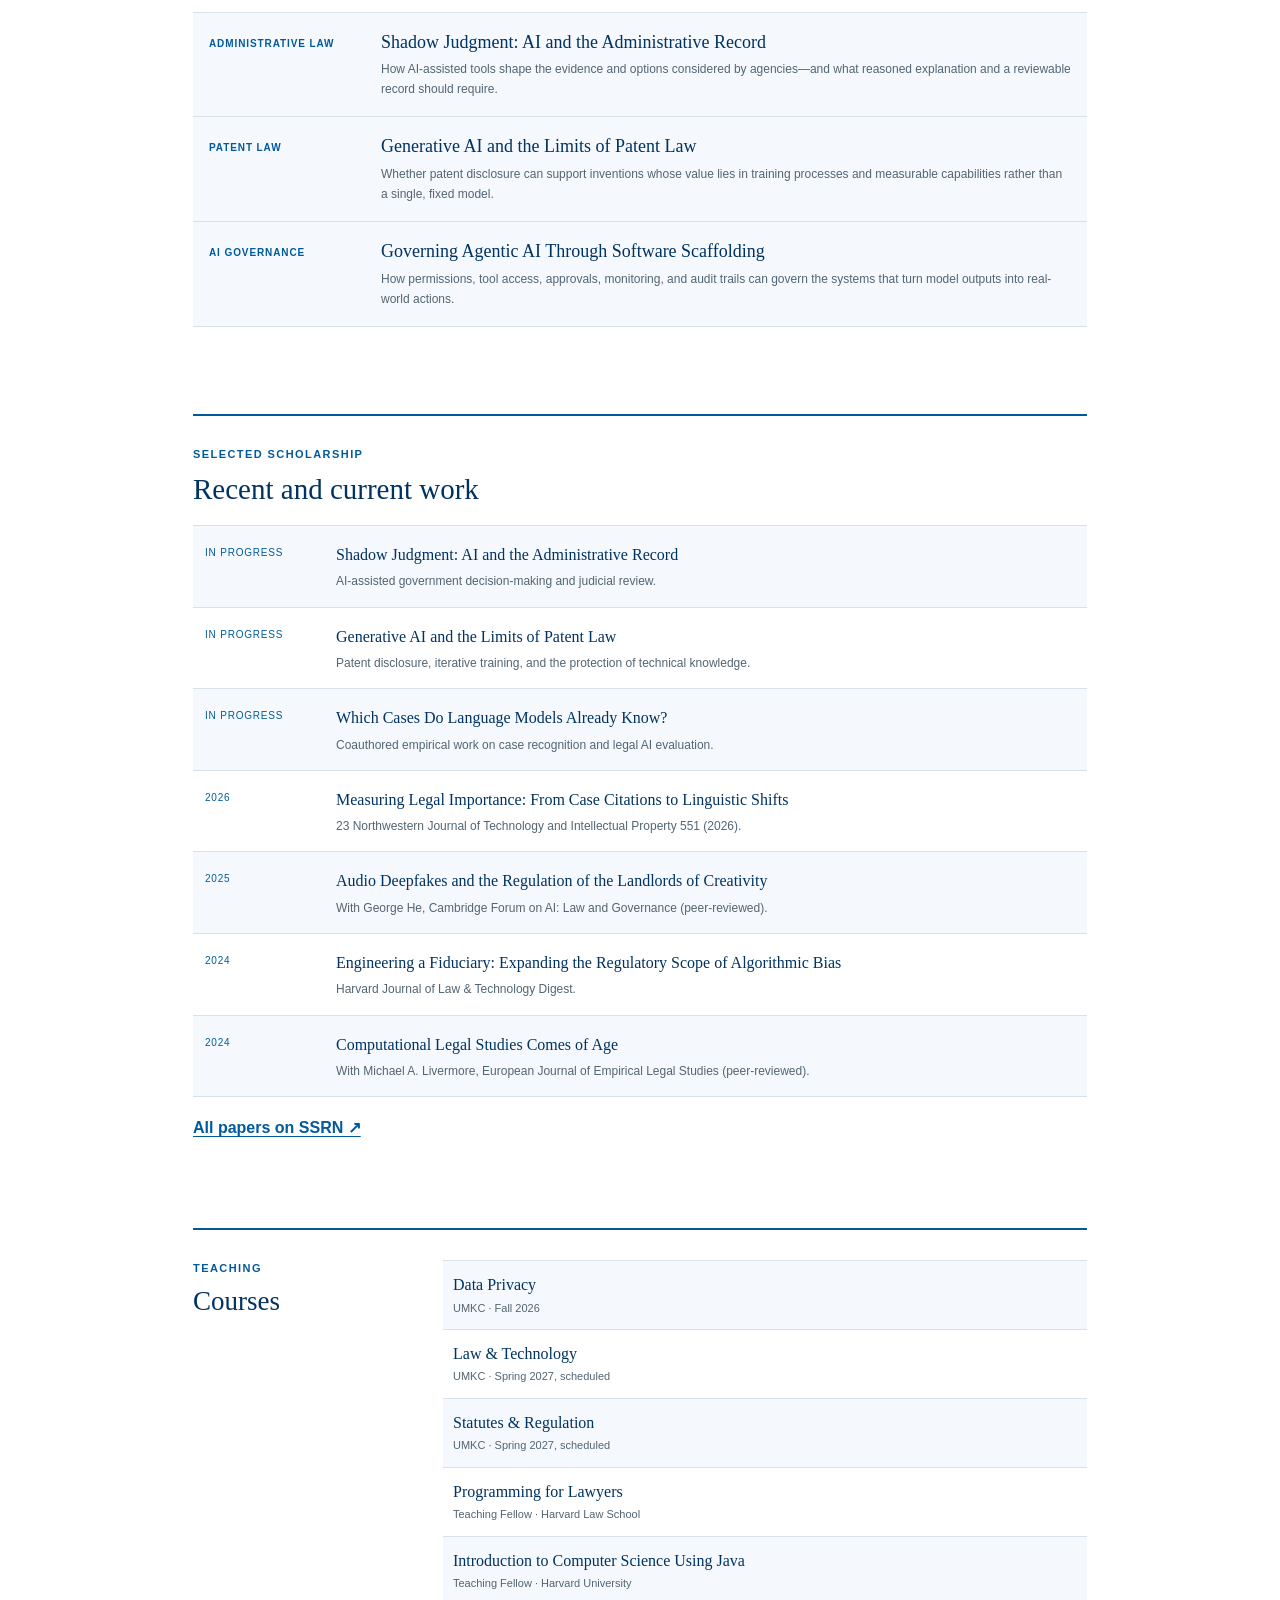
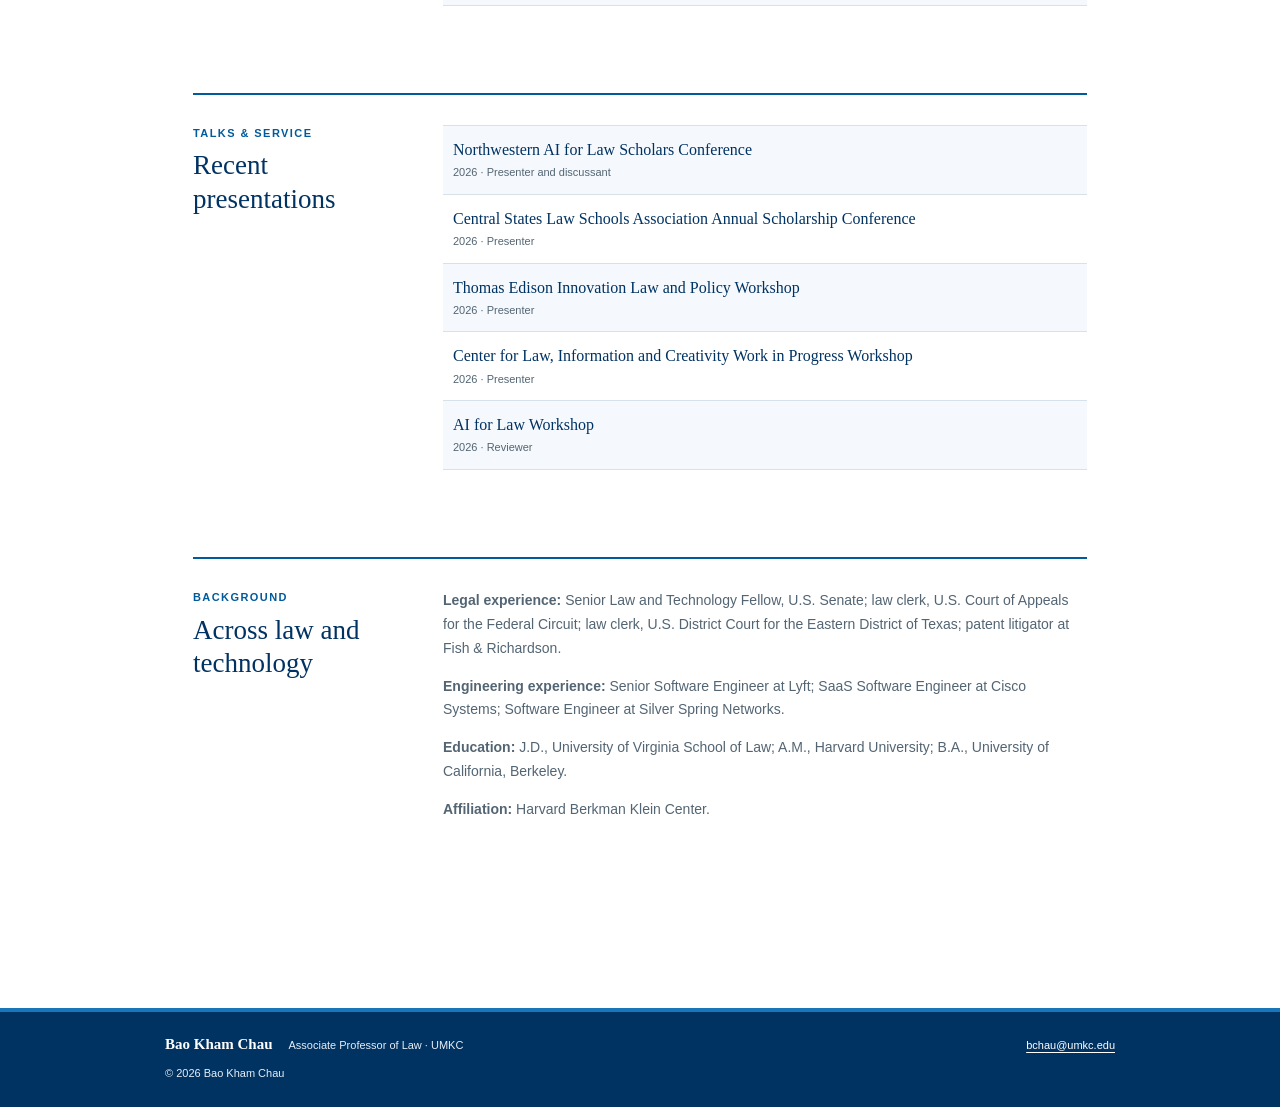
==== commit bcd6d3b1: "Update index.html" ====
--- a/index.html
+++ b/index.html
@@ -111,7 +111,7 @@
         <p><strong>Legal experience:</strong> Senior Law and Technology Fellow, U.S. Senate; law clerk, U.S. Court of Appeals for the Federal Circuit; law clerk, U.S. District Court for the Eastern District of Texas; patent litigator at Fish & Richardson.</p>
         <p><strong>Engineering experience:</strong> Senior Software Engineer at Lyft; SaaS Software Engineer at Cisco Systems; Software Engineer at Silver Spring Networks.</p>
         <p><strong>Education:</strong> J.D., University of Virginia School of Law; A.M., Harvard University; B.A., University of California, Berkeley.</p>
-        <p><strong>Affiliations:</strong> Harvard Berkman Klein Center; Cornell Law Xenophobia Meter Project (cofounder/director).</p>
+        <p><strong>Affiliation:</strong> Harvard Berkman Klein Center.</p>
       </div>
     </section>
   </main>
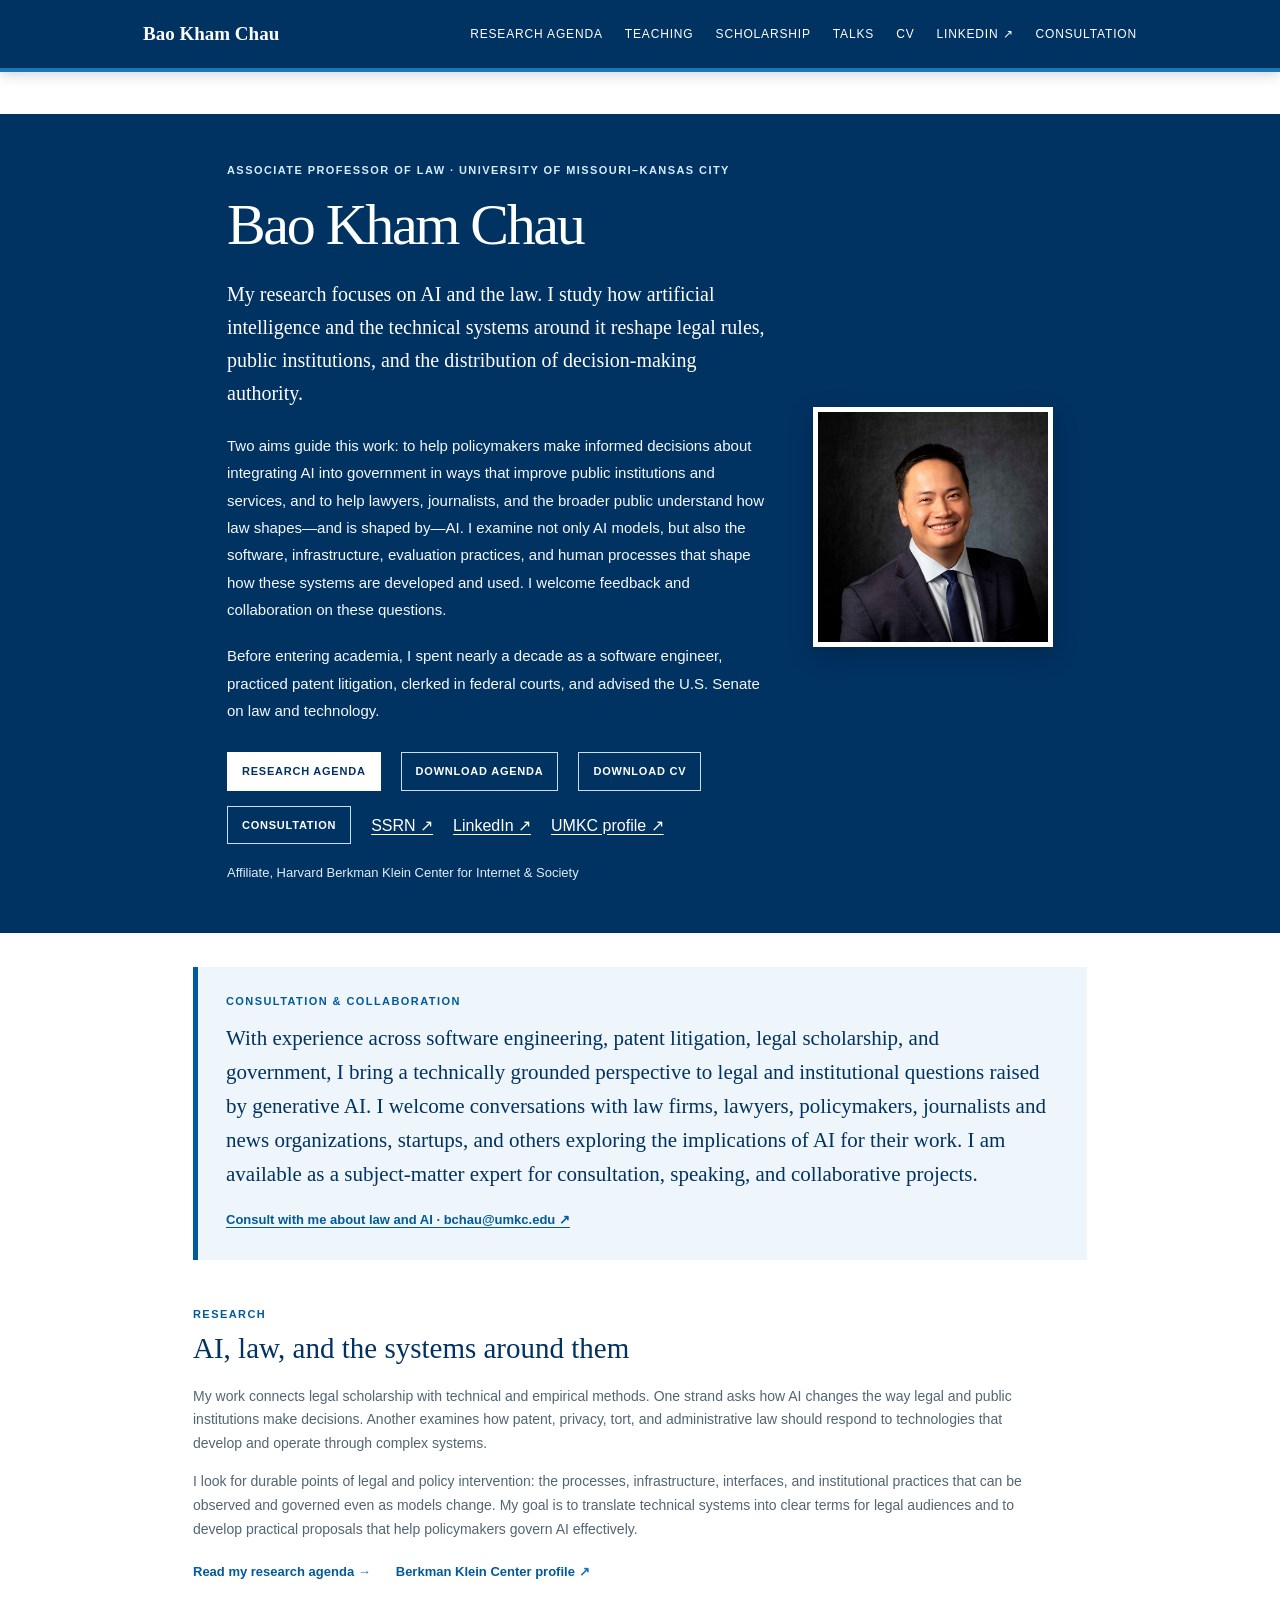
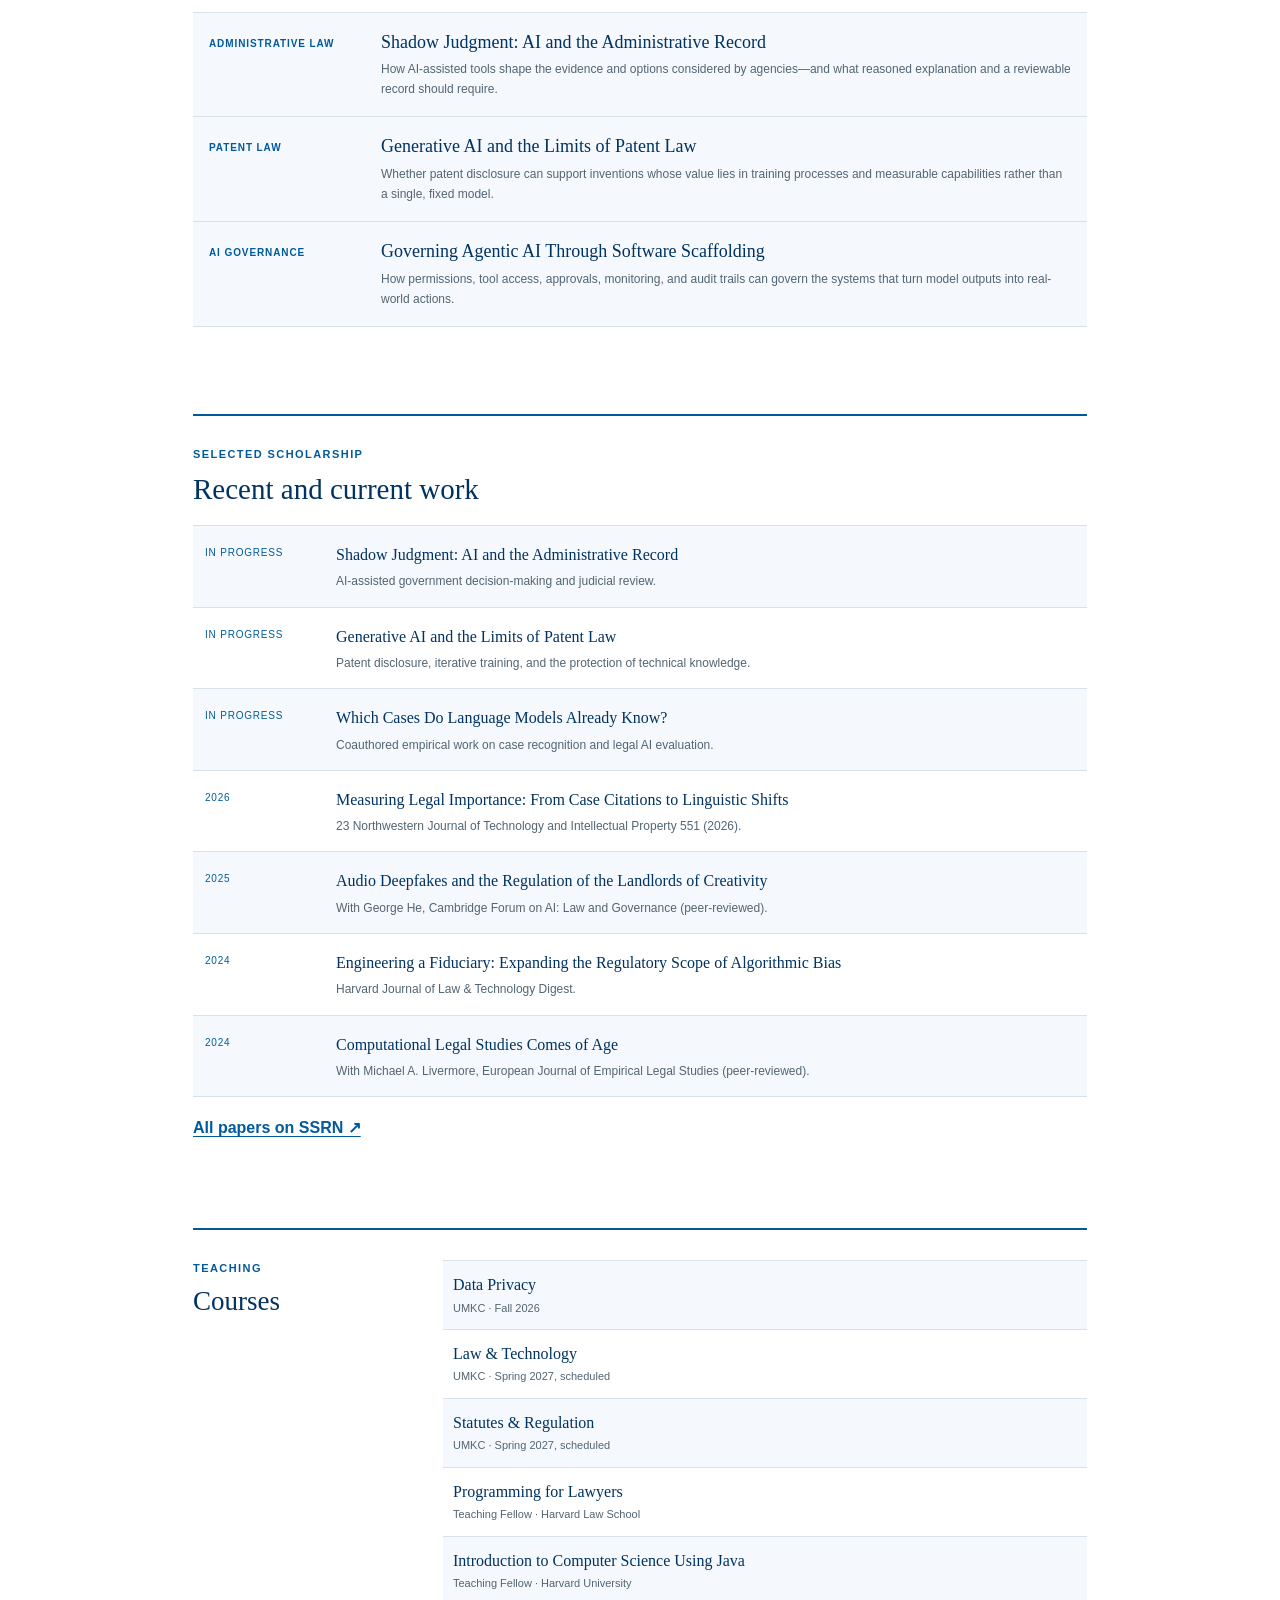
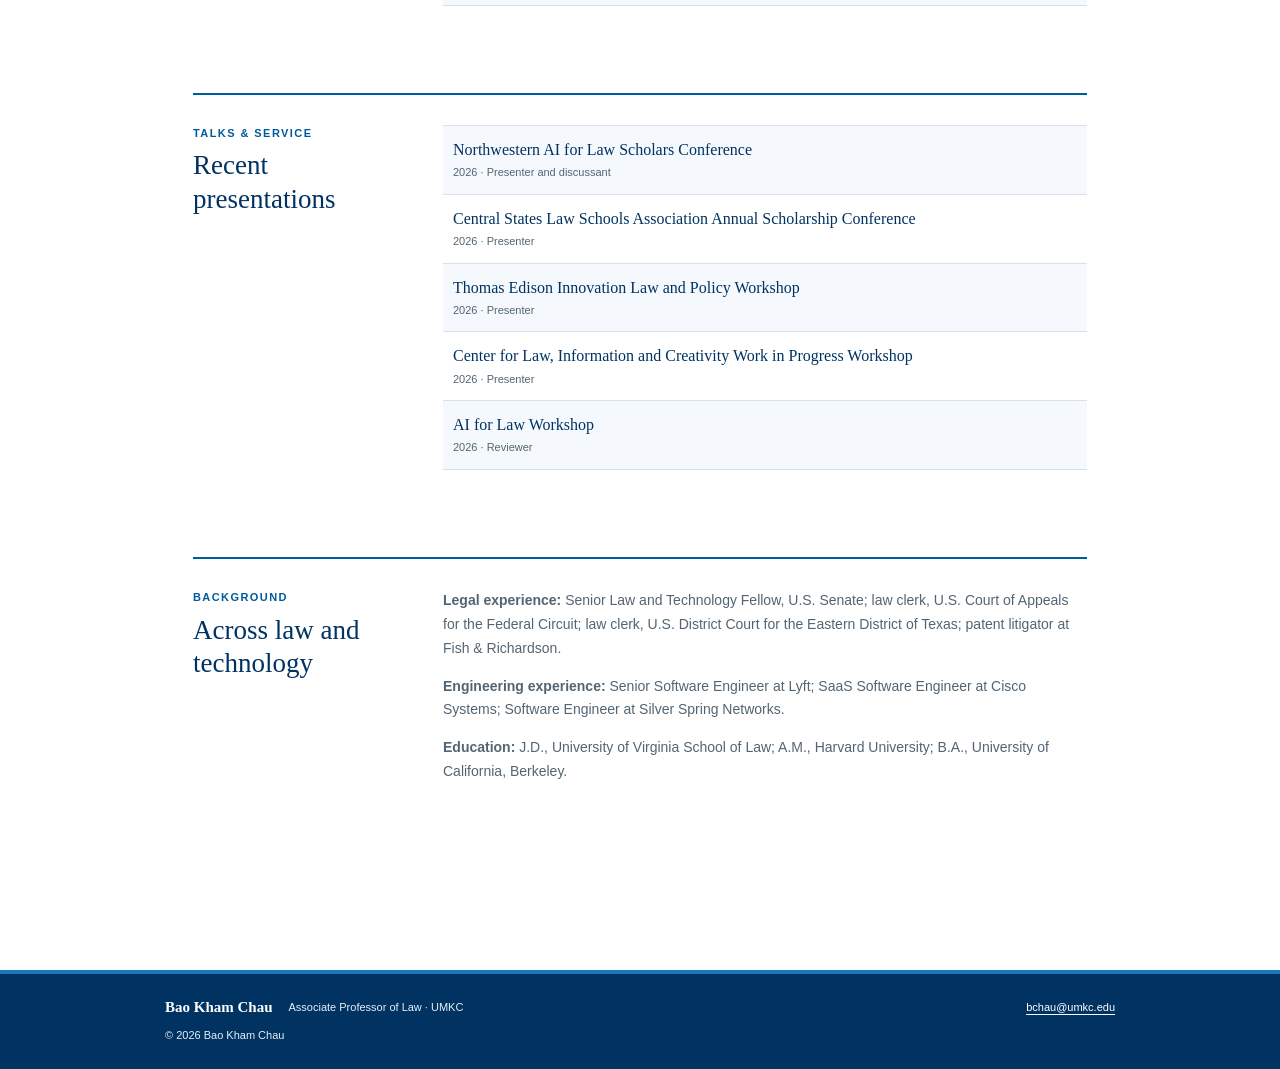
==== commit 4f321323: "Update index.html" ====
--- a/index.html
+++ b/index.html
@@ -111,7 +111,6 @@
         <p><strong>Legal experience:</strong> Senior Law and Technology Fellow, U.S. Senate; law clerk, U.S. Court of Appeals for the Federal Circuit; law clerk, U.S. District Court for the Eastern District of Texas; patent litigator at Fish & Richardson.</p>
         <p><strong>Engineering experience:</strong> Senior Software Engineer at Lyft; SaaS Software Engineer at Cisco Systems; Software Engineer at Silver Spring Networks.</p>
         <p><strong>Education:</strong> J.D., University of Virginia School of Law; A.M., Harvard University; B.A., University of California, Berkeley.</p>
-        <p><strong>Affiliation:</strong> Harvard Berkman Klein Center.</p>
       </div>
     </section>
   </main>
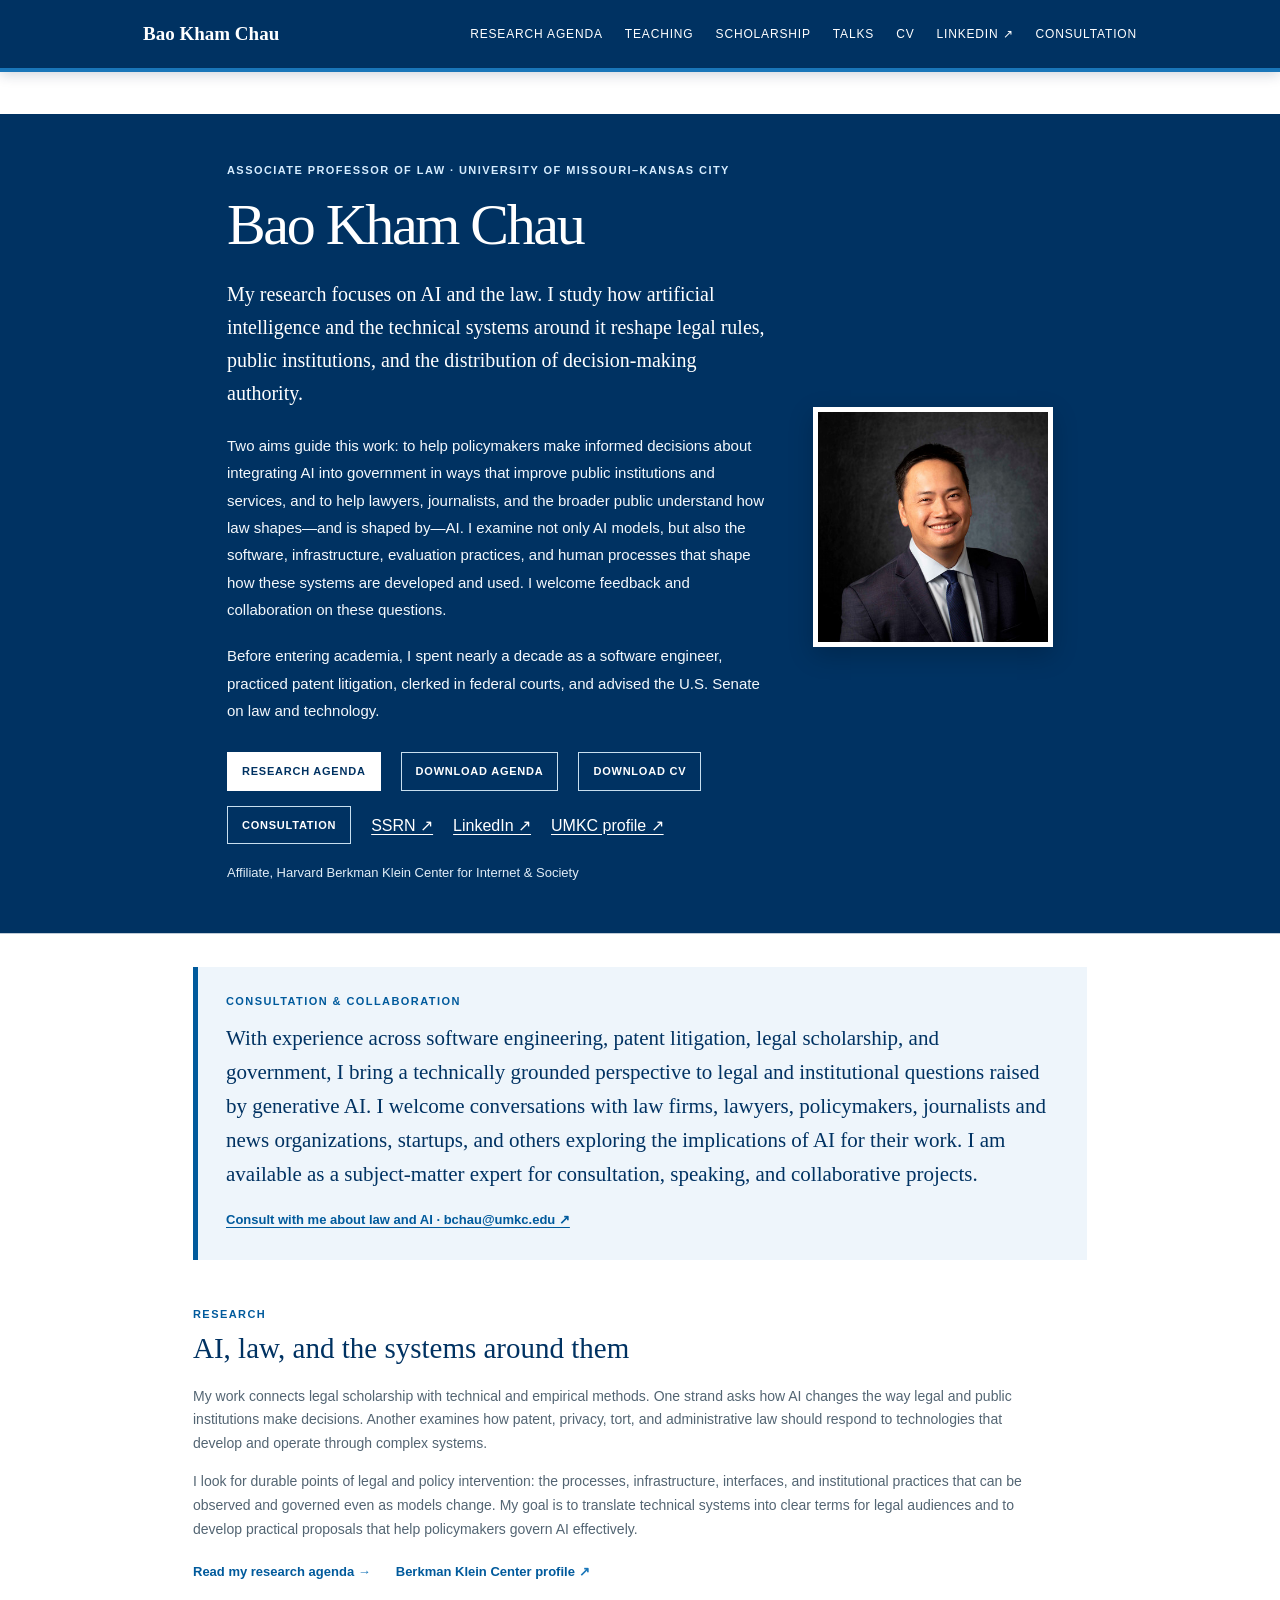
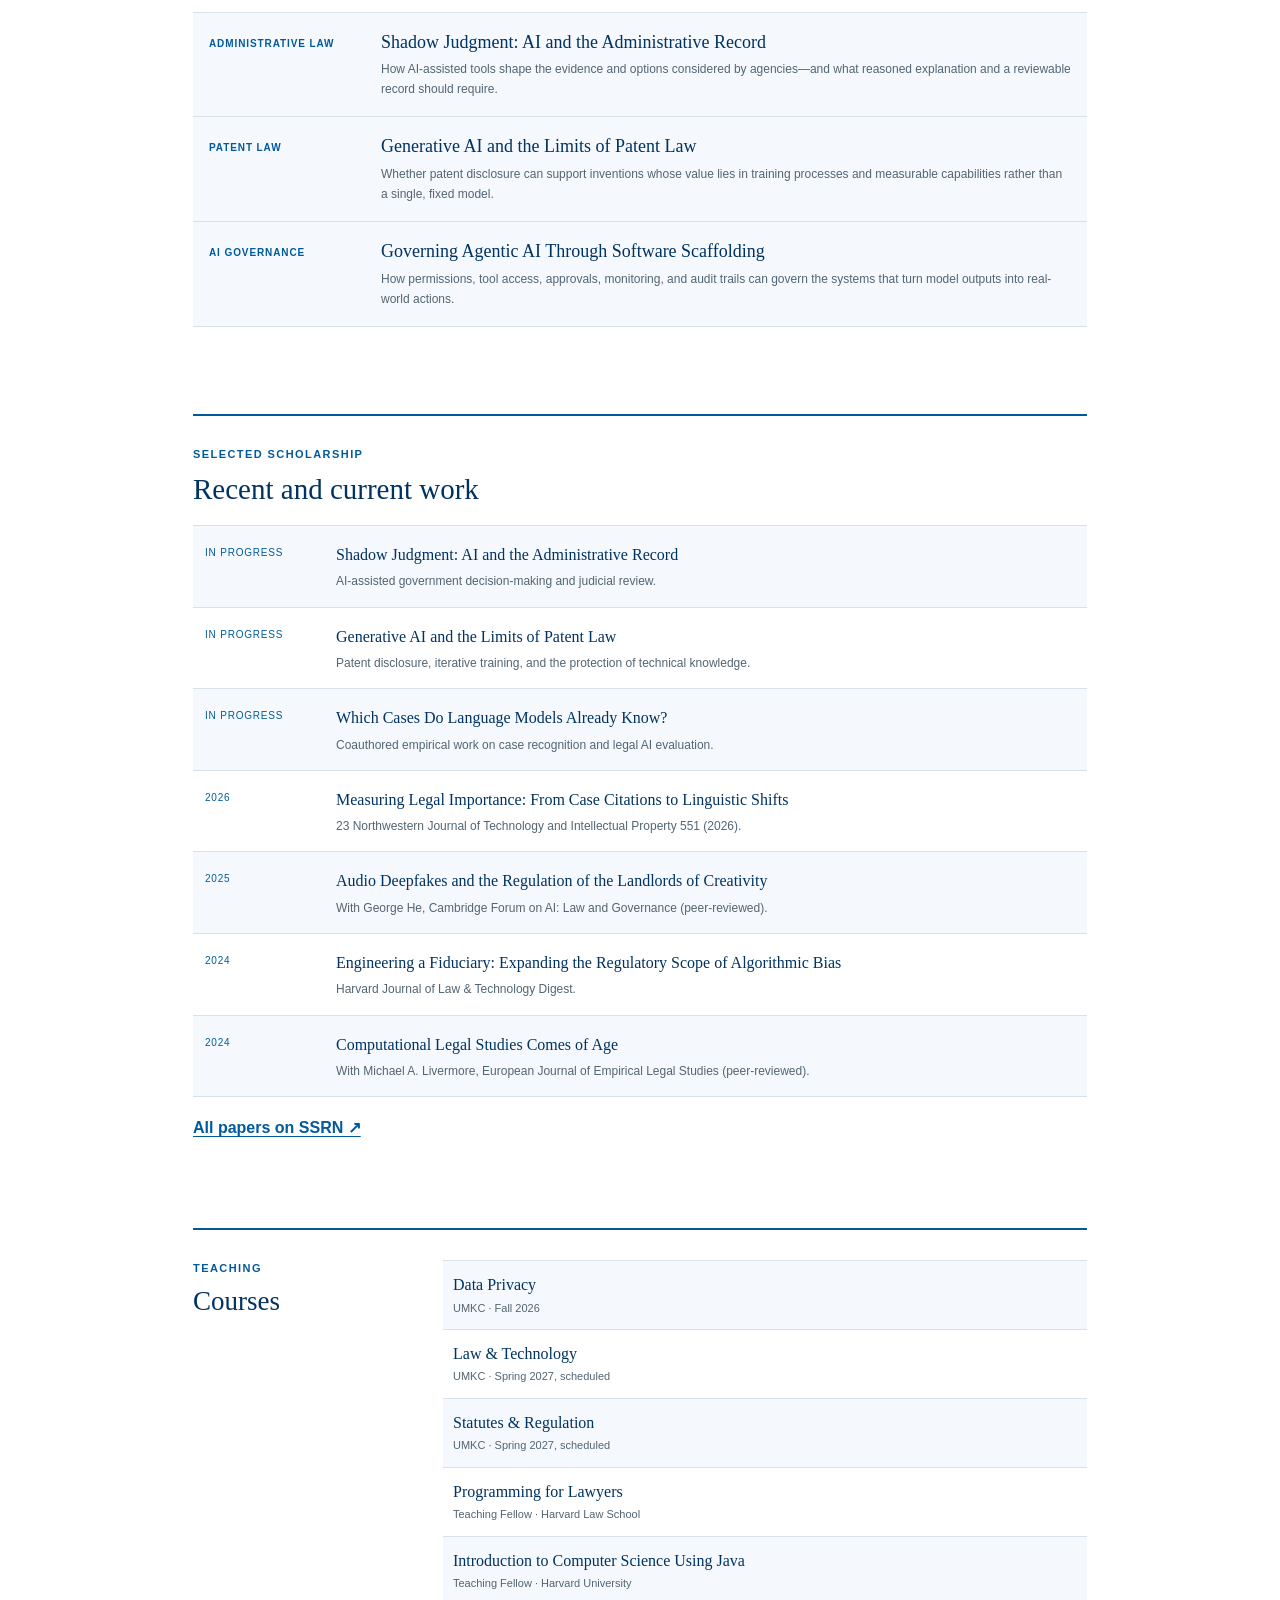
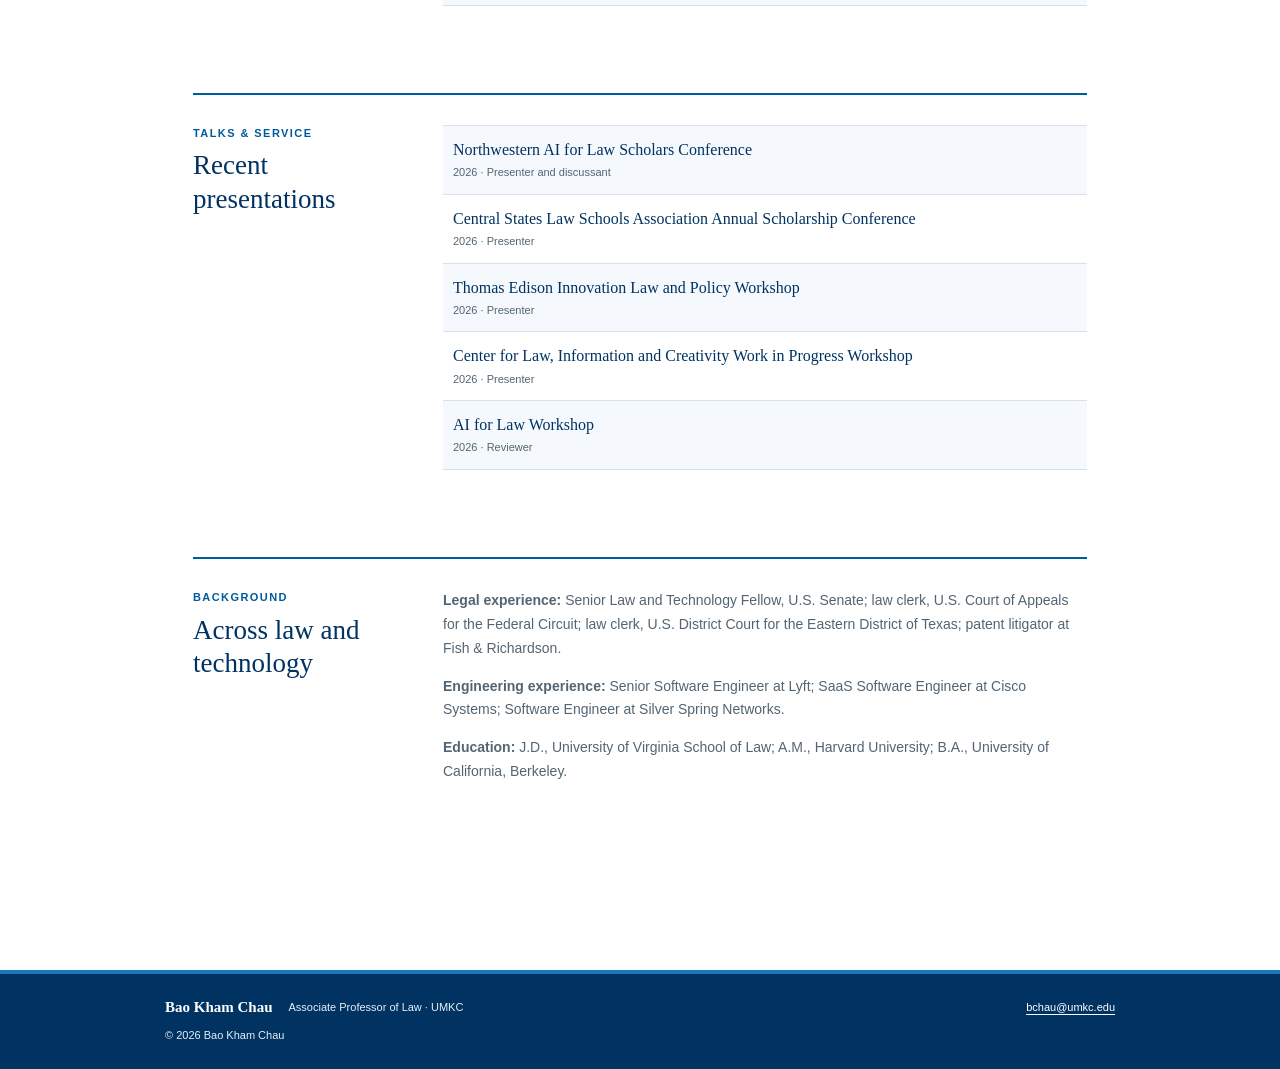
==== commit ddec6a4b: "Update index.html to use pdf CV and RA files" ====
--- a/index.html
+++ b/index.html
@@ -18,7 +18,7 @@
         <a href="index.html#teaching">Teaching</a>
         <a href="index.html#scholarship">Scholarship</a>
         <a href="index.html#talks">Talks</a>
-        <a href="assets/Bao_Kham_Chau_Academic_CV.docx" download="Bao_Kham_Chau_Academic_CV.docx">CV</a>
+        <a href="assets/Bao_Kham_Chau_Academic_CV.pdf" download="Bao_Kham_Chau_Academic_CV.pdf">CV</a>
         <a href="https://www.linkedin.com/in/baokhamchau/" target="_blank" rel="noopener noreferrer">LinkedIn ↗</a>
         <a href="mailto:bchau@umkc.edu?subject=Consultation%20on%20Law%20and%20AI">Consultation</a>
       </nav>
@@ -36,7 +36,7 @@
         <div class="actions">
           <a class="button" href="research.html">Research Agenda</a>
           <a class="button button-outline" href="assets/Bao_Kham_Chau_Research_Agenda.docx" download="Bao_Kham_Chau_Research_Agenda.docx">Download Agenda</a>
-          <a class="button button-outline" href="assets/Bao_Kham_Chau_Academic_CV.docx" download="Bao_Kham_Chau_Academic_CV.docx">Download CV</a>
+          <a class="button button-outline" href="assets/Bao_Kham_Chau_Academic_CV.pdf" download="Bao_Kham_Chau_Academic_CV.pdf">Download CV</a>
           <a class="button button-outline" href="mailto:bchau@umkc.edu?subject=Consultation%20on%20Law%20and%20AI">Consultation</a>
           <a class="plain-link" href="https://papers.ssrn.com/sol3/cf_dev/AbsByAuth.cfm?per_id=5747386" target="_blank" rel="noopener noreferrer">SSRN ↗</a>
           <a class="plain-link" href="https://www.linkedin.com/in/baokhamchau/" target="_blank" rel="noopener noreferrer">LinkedIn ↗</a>
--- a/styles.css
+++ b/styles.css
@@ -30,7 +30,7 @@
 
 .page-shell { max-width: 950px; margin: 0 auto; padding: 42px 28px 85px; }
 .profile { position: relative; isolation: isolate; display: grid; grid-template-columns: minmax(0, 1fr) 240px; gap: 42px; align-items: center; padding: 42px 34px; margin-bottom: 34px; color: var(--white); }
-.profile::before { content: ''; position: absolute; z-index: -1; inset: 0 -9999px; background: var(--blue); }
+.profile::before { content: ""; position: absolute; z-index: -1; inset: 0; background: var(--blue); box-shadow: 0 0 0 100vmax var(--blue); clip-path: inset(0 -100vmax); }
 .kicker { margin: 0 0 15px; color: var(--blue-2); font-size: 11px; line-height: 1.5; text-transform: uppercase; letter-spacing: .13em; font-weight: 700; }
 .profile .kicker { color: #b9dcf5; }
 .profile h1, .research-page h1 { margin: 0 0 22px; color: var(--blue); font: 400 clamp(40px, 6vw, 58px)/1.08 var(--serif); letter-spacing: -.04em; }
